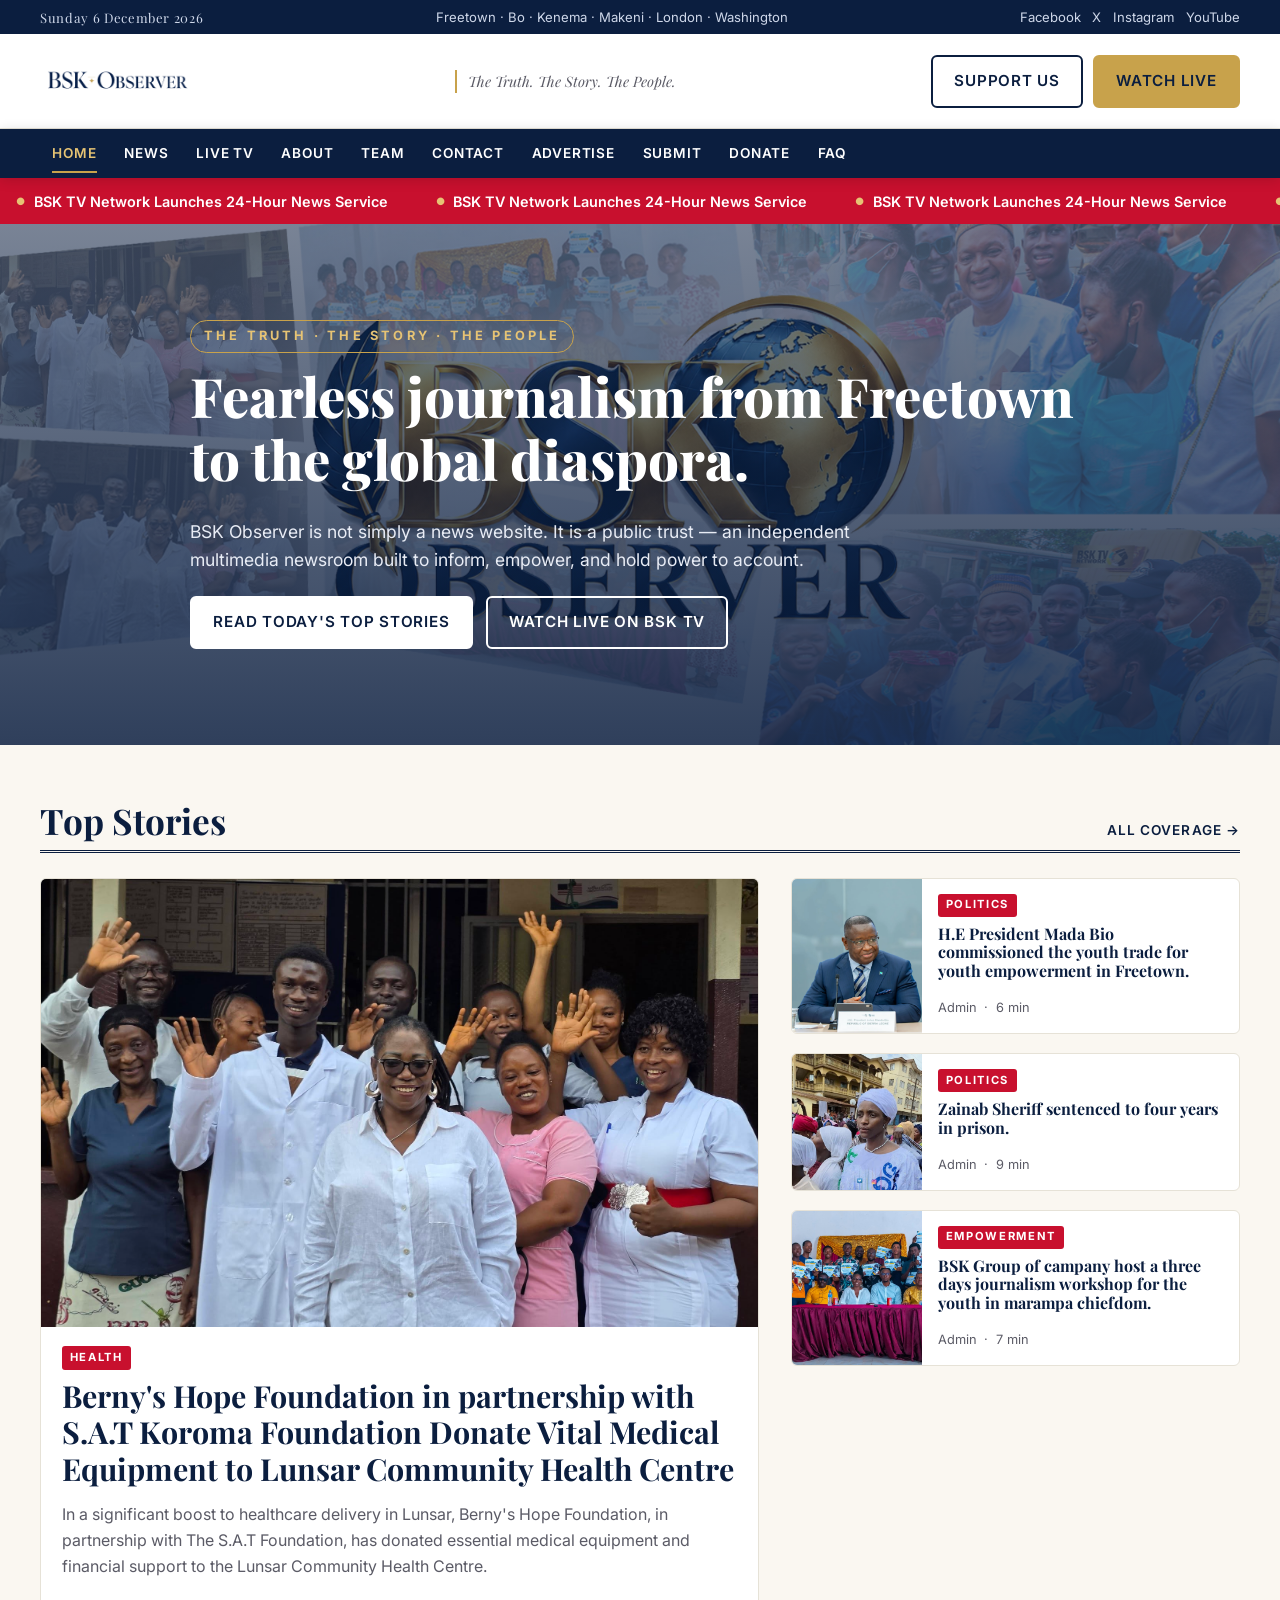
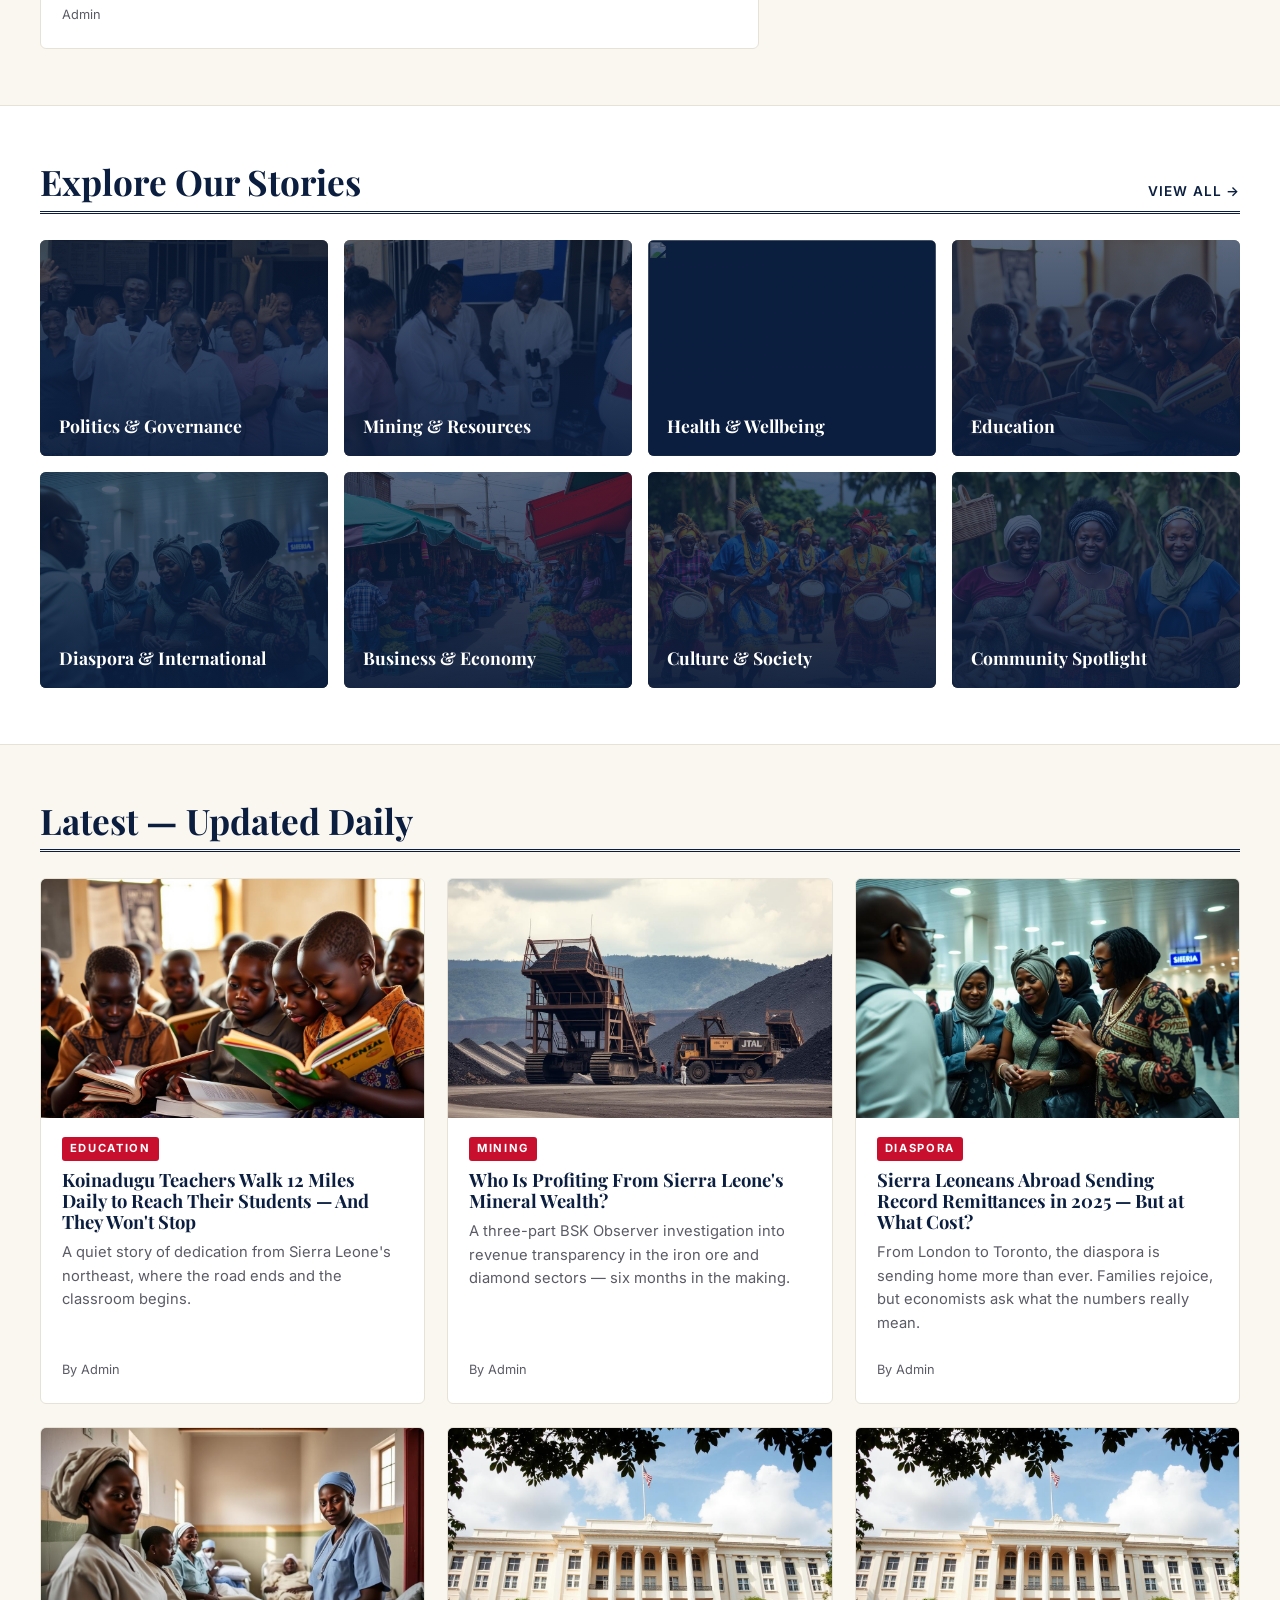
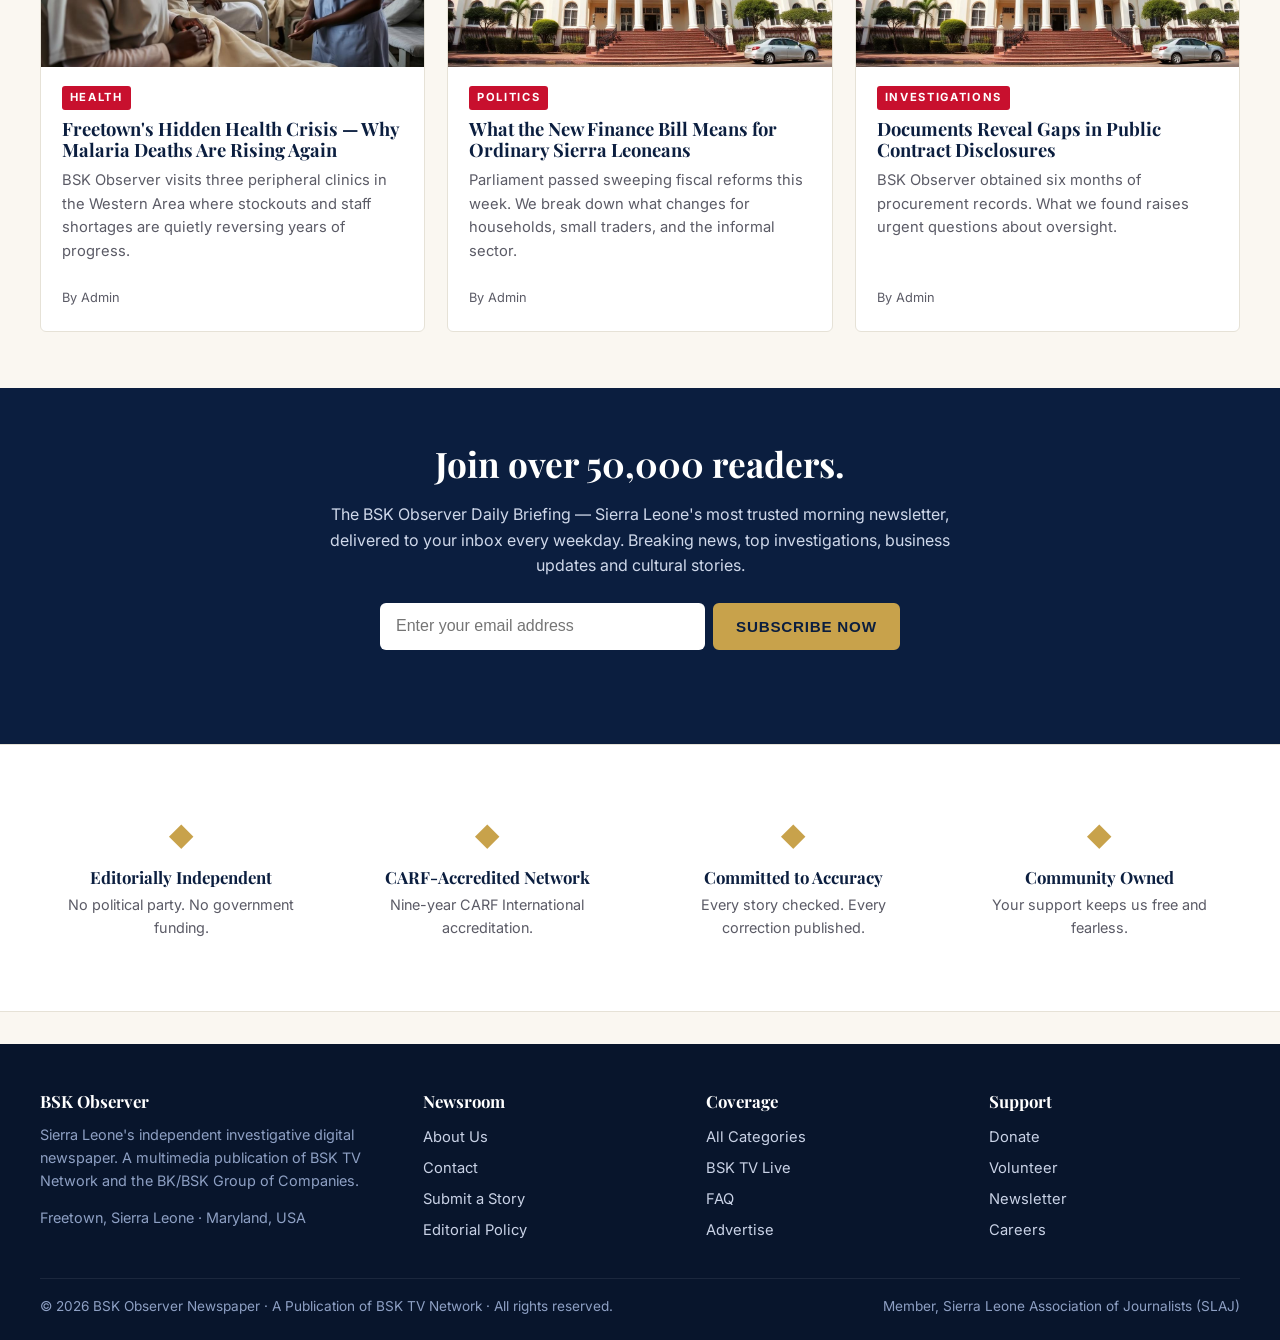
==== index.html @ af0c3fd0 "Add files via upload" ====
<!doctype html>
<html lang="en">
<head>
<meta charset="utf-8">
<meta name="viewport" content="width=device-width,initial-scale=1">
<title>BSK Observer | Sierra Leone's Independent Digital Newspaper</title>
<meta name="description" content="BSK Observer is Sierra Leone's leading independent, investigative, and community-focused digital newsroom. Breaking news, in-depth analysis, and multimedia journalism.">
<link rel="icon" href="assets/logo.png">
<link rel="preconnect" href="https://fonts.googleapis.com">
<link rel="preconnect" href="https://fonts.gstatic.com" crossorigin>
<link href="https://fonts.googleapis.com/css2?family=Inter:wght@400;500;600;700&family=Playfair+Display:ital,wght@0,600;0,700;0,800;1,600&display=swap" rel="stylesheet">
<link rel="stylesheet" href="css/styles.css">
</head>
<body data-page="index.html">
<div id="site-header"></div>

<header class="hero">
  <div class="hero-bg"><img src="assets/hero-freetown1.jpg" alt="Freetown skyline at dawn"></div>
  <div class="container hero-inner">
    <span class="eyebrow">The Truth · The Story · The People</span>
    <h1>Fearless journalism from Freetown to the global diaspora.</h1>
    <p class="lede">BSK Observer is not simply a news website. It is a public trust — an independent multimedia newsroom built to inform, empower, and hold power to account.</p>
    <div class="hero-ctas">
      <a class="btn" href="#top-stories">Read today's top stories</a>
      <a class="btn ghost" href="live-tv.html">Watch live on BSK TV</a>
    </div>
  </div>
</header>

<section id="top-stories">
  <div class="container">
    <div class="section-head"><h2>Top Stories</h2><a class="more" href="categories.html">All coverage →</a></div>
    <div class="featured">
      <article class="card lead reveal">
        <a class="thumb" href="#"><img src="assets/news1.jpg" alt="Health"></a>
        <div class="body">
          <span class="tag red">Health</span>
          <h3><a href="#">Berny's Hope Foundation in partnership with S.A.T Koroma Foundation Donate Vital Medical Equipment to Lunsar Community Health Centre</a></h3>
          <p style="color:var(--muted)">In a significant boost to healthcare delivery in Lunsar, Berny's Hope Foundation, in partnership with The S.A.T Foundation, has donated essential medical equipment and financial support to the Lunsar Community Health Centre.</p>
          <div class="meta"><span>Admin</span></div>
        </div>
      </article>
      <div class="side">
        <article class="card reveal">
          <a class="thumb" href="#"><img src="assets/news3.PNG" alt="Politics"></a>
          <div class="body">
            <span class="tag">Politics</span>
            <h3><a href="#">H.E President Mada Bio commissioned the youth trade for youth empowerment in Freetown.</a></h3>
            <div class="meta"><span>Admin</span><span>·</span><span>6 min</span></div>
          </div>
        </article>
        <article class="card reveal">
          <a class="thumb" href="#"><img src="assets/news4.jpg" alt="Health"></a>
          <div class="body">
            <span class="tag red">Politics</span>
            <h3><a href="#">Zainab Sheriff sentenced to four years in prison.</a></h3>
            <div class="meta"><span>Admin</span><span>·</span><span>9 min</span></div>
          </div>
        </article>
        <article class="card reveal">
          <a class="thumb" href="#"><img src="assets/news5.jpg" alt="Diaspora"></a>
          <div class="body">
            <span class="tag red">Empowerment</span>
            <h3><a href="#">BSK Group of campany host a three days journalism workshop for the youth in marampa chiefdom.</a></h3>
            <div class="meta"><span>Admin</span><span>·</span><span>7 min</span></div>
          </div>
        </article>
      </div>
    </div>
  </div>
</section>

<section style="background:#fff;border-top:1px solid var(--line);border-bottom:1px solid var(--line)">
  <div class="container">
    <div class="section-head"><h2>Explore Our Stories</h2><a class="more" href="categories.html">View all →</a></div>
    <div class="cat-grid">
      <a class="cat-tile reveal" href="#"><img src="assets/news1.jpg" alt=""><h3>Politics &amp; Governance</h3></a>
      <a class="cat-tile reveal" href="#"><img src="assets/news2.jpg" alt=""><h3>Mining &amp; Resources</h3></a>
      <a class="cat-tile reveal" href="#"><img src="assets/news3.png" alt=""><h3>Health &amp; Wellbeing</h3></a>
      <a class="cat-tile reveal" href="#"><img src="assets/story-education.jpg" alt=""><h3>Education</h3></a>
      <a class="cat-tile reveal" href="#"><img src="assets/story-diaspora.jpg" alt=""><h3>Diaspora &amp; International</h3></a>
      <a class="cat-tile reveal" href="#"><img src="assets/story-business.jpg" alt=""><h3>Business &amp; Economy</h3></a>
      <a class="cat-tile reveal" href="#"><img src="assets/story-culture.jpg" alt=""><h3>Culture &amp; Society</h3></a>
      <a class="cat-tile reveal" href="#"><img src="assets/story-community.jpg" alt=""><h3>Community Spotlight</h3></a>
    </div>
  </div>
</section>

<section>
  <div class="container">
    <div class="section-head"><h2>Latest — Updated Daily</h2><span class="more" data-today></span></div>
    <div class="grid-3" data-daily-feed></div>
  </div>
</section>

<section class="newsletter reveal">
  <div class="container">
    <h2>Join over 50,000 readers.</h2>
    <p class="lede">The BSK Observer Daily Briefing — Sierra Leone's most trusted morning newsletter, delivered to your inbox every weekday. Breaking news, top investigations, business updates and cultural stories.</p>
    <form class="subscribe newsletter-form" novalidate>
      <input type="email" placeholder="Enter your email address" required aria-label="Email address">
      <button type="submit" class="btn gold">Subscribe Now</button>
      <div class="msg" role="status" aria-live="polite"></div>
    </form>
  </div>
</section>

<section class="trust">
  <div class="container">
    <div class="trust-grid">
      <div class="item reveal"><div class="icon">◆</div><h4>Editorially Independent</h4><p>No political party. No government funding.</p></div>
      <div class="item reveal"><div class="icon">◆</div><h4>CARF-Accredited Network</h4><p>Nine-year CARF International accreditation.</p></div>
      <div class="item reveal"><div class="icon">◆</div><h4>Committed to Accuracy</h4><p>Every story checked. Every correction published.</p></div>
      <div class="item reveal"><div class="icon">◆</div><h4>Community Owned</h4><p>Your support keeps us free and fearless.</p></div>
    </div>
  </div>
</section>

<div id="site-footer"></div>
<script src="js/stories.js"></script>
<script src="js/layout.js"></script>
<script src="js/main.js"></script>
</body>
</html>
---- css/styles.css ----
/* BSK Observer — Global Stylesheet */
:root{
  --navy:#0b1e3f;
  --navy-2:#132b57;
  --gold:#c8a24b;
  --gold-2:#e6c374;
  --ink:#1a1a1a;
  --muted:#5b5b66;
  --paper:#faf7f1;
  --line:#e6e2d7;
  --red:#c8102e;
  --white:#ffffff;
  --shadow:0 10px 30px rgba(11,30,63,.08);
  --radius:6px;
  --maxw:1240px;
  --serif:"Playfair Display", "Times New Roman", serif;
  --sans:"Inter","Helvetica Neue",Arial,sans-serif;
}
*{box-sizing:border-box}
html,body{margin:0;padding:0}
body{
  font-family:var(--sans);
  color:var(--ink);
  background:var(--paper);
  line-height:1.6;
  -webkit-font-smoothing:antialiased;
}
img{max-width:100%;display:block}
a{color:var(--navy);text-decoration:none;transition:color .2s}
a:hover{color:var(--gold)}
h1,h2,h3,h4{font-family:var(--serif);color:var(--navy);line-height:1.15;margin:0 0 .5em}
h1{font-size:clamp(2rem,4.5vw,3.4rem);font-weight:800}
h2{font-size:clamp(1.6rem,2.8vw,2.2rem);font-weight:700}
h3{font-size:1.25rem;font-weight:700}
p{margin:0 0 1em}
.container{max-width:var(--maxw);margin:0 auto;padding:0 20px}
.btn{
  display:inline-flex;align-items:center;gap:.5em;
  padding:.8em 1.4em;font-weight:600;font-size:.95rem;
  border-radius:var(--radius);border:2px solid var(--navy);
  background:var(--navy);color:#fff !important;cursor:pointer;
  transition:transform .15s ease, background .2s, color .2s, border-color .2s;
  text-transform:uppercase;letter-spacing:.05em;
}
.btn:hover{background:var(--gold);border-color:var(--gold);color:var(--navy) !important;transform:translateY(-2px)}
.btn.ghost{background:transparent;color:var(--navy) !important}
.btn.ghost:hover{background:var(--navy);color:#fff !important}
.btn.gold{background:var(--gold);border-color:var(--gold);color:var(--navy) !important}
.btn.gold:hover{background:var(--navy);border-color:var(--navy);color:#fff !important}

/* Top utility bar */
.utility{background:var(--navy);color:#cfd8ea;font-size:.82rem}
.utility .container{display:flex;justify-content:space-between;align-items:center;padding:.5em 20px;flex-wrap:wrap;gap:.5em}
.utility a{color:#cfd8ea}
.utility a:hover{color:var(--gold-2)}
.utility .date{font-family:var(--serif);letter-spacing:.05em}
.socials{display:flex;gap:.9em}

/* Masthead */
.masthead{background:#fff;border-bottom:1px solid var(--line);padding:1.2em 0}
.masthead .container{display:flex;align-items:center;justify-content:space-between;gap:1em}
.brand{display:flex;align-items:center;gap:.7em}
.brand img{height:56px;width:auto}
.brand-text{font-family:var(--serif);font-weight:800;font-size:1.9rem;color:var(--navy);letter-spacing:.02em}
.brand-tag{font-family:var(--serif);font-style:italic;color:var(--muted);font-size:.9rem;border-left:2px solid var(--gold);padding-left:.8em;margin-left:.4em}
.masthead-cta{display:flex;gap:.6em}
@media(max-width:768px){.brand img{height:44px}.brand-text{font-size:1.4rem}.brand-tag{display:none}.masthead-cta{display:none}}

/* Nav */
.nav{background:var(--navy);position:sticky;top:0;z-index:50;box-shadow:0 2px 12px rgba(0,0,0,.15)}
.nav .container{display:flex;align-items:center;justify-content:space-between}
.nav-list{list-style:none;display:flex;gap:.2em;margin:0;padding:0;flex-wrap:wrap}
.nav-list a{
  display:block;color:#fff;padding:1em .9em;font-weight:600;font-size:.85rem;
  text-transform:uppercase;letter-spacing:.06em;position:relative;
}
.nav-list a:hover,.nav-list a.active{color:var(--gold-2)}
.nav-list a.active::after{content:"";position:absolute;left:.9em;right:.9em;bottom:.4em;height:2px;background:var(--gold)}
.nav-toggle{display:none;background:none;border:0;color:#fff;font-size:1.4rem;padding:.6em;cursor:pointer}
@media(max-width:900px){
  .nav-toggle{display:block}
  .nav-list{display:none;flex-direction:column;width:100%;padding:.4em 0}
  .nav-list.open{display:flex;animation:fadeDown .25s ease}
  .nav-list a{padding:.9em 20px;border-top:1px solid rgba(255,255,255,.08)}
}
@keyframes fadeDown{from{opacity:0;transform:translateY(-6px)}to{opacity:1;transform:none}}

/* Ticker */
.ticker{background:var(--red);color:#fff;display:flex;align-items:center;overflow:hidden;font-weight:600}
.ticker-label{background:#000;padding:.7em 1em;font-size:.8rem;letter-spacing:.1em;text-transform:uppercase;flex-shrink:0}
.ticker-track{display:flex;gap:3em;padding:.7em 1em;white-space:nowrap;animation:scroll 45s linear infinite}
.ticker-track span{display:inline-flex;align-items:center;gap:.6em;font-size:.9rem}
.ticker-track span::before{content:"●";color:var(--gold-2);font-size:.7em}
.ticker:hover .ticker-track{animation-play-state:paused}
@keyframes scroll{from{transform:translateX(0)}to{transform:translateX(-50%)}}

/* Hero */
.hero{position:relative;min-height:520px;display:flex;align-items:center;color:#fff;overflow:hidden;isolation:isolate}
.hero-bg{position:absolute;inset:0;z-index:-2}
.hero-bg img{width:100%;height:100%;object-fit:cover}
.hero::before{content:"";position:absolute;inset:0;z-index:-1;background:linear-gradient(180deg,rgba(11,30,63,.55),rgba(11,30,63,.85))}
.hero-inner{padding:6em 0}
.eyebrow{display:inline-block;font-size:.8rem;font-weight:700;letter-spacing:.25em;text-transform:uppercase;color:var(--gold-2);border:1px solid var(--gold);padding:.4em 1em;border-radius:99px;margin-bottom:1em}
.hero h1{color:#fff;max-width:900px;animation:rise .8s ease both}
.hero .lede{max-width:720px;font-size:1.1rem;color:#e8ecf5;animation:rise .8s .1s ease both}
.hero-ctas{display:flex;gap:.8em;margin-top:1.4em;flex-wrap:wrap;animation:rise .8s .2s ease both}
.hero-ctas .btn{border-color:#fff;background:#fff;color:var(--navy) !important}
.hero-ctas .btn.ghost{background:transparent;color:#fff !important;border-color:#fff}
.hero-ctas .btn:hover{background:var(--gold);border-color:var(--gold);color:var(--navy) !important}
@keyframes rise{from{opacity:0;transform:translateY(22px)}to{opacity:1;transform:none}}

/* Sections */
section{padding:3.5em 0}
.section-head{display:flex;align-items:baseline;justify-content:space-between;border-bottom:3px double var(--navy);padding-bottom:.5em;margin-bottom:1.6em;gap:1em;flex-wrap:wrap}
.section-head h2{margin:0}
.section-head .more{font-weight:600;font-size:.85rem;text-transform:uppercase;letter-spacing:.08em}

/* Featured grid */
.featured{display:grid;grid-template-columns:1.6fr 1fr;gap:2em}
.card{background:#fff;border:1px solid var(--line);border-radius:var(--radius);overflow:hidden;display:flex;flex-direction:column;transition:transform .3s ease, box-shadow .3s ease}
.card:hover{transform:translateY(-4px);box-shadow:var(--shadow)}
.card .thumb{aspect-ratio:16/10;overflow:hidden;background:#eee}
.card .thumb img{width:100%;height:100%;object-fit:cover;transition:transform .6s ease}
.card:hover .thumb img{transform:scale(1.06)}
.card .body{padding:1.2em 1.3em 1.4em;flex:1;display:flex;flex-direction:column}
.tag{display:inline-block;background:var(--red);color:#fff;padding:.25em .7em;font-size:.7rem;font-weight:700;letter-spacing:.15em;text-transform:uppercase;border-radius:3px;margin-bottom:.7em;align-self:flex-start}
.tag.red{background:var(--red);color:#fff}
.tag.gold{background:var(--red);color:#fff}
.card h3{font-size:1.15rem;margin:0 0 .5em}
.card .meta{margin-top:auto;padding-top:.8em;color:var(--muted);font-size:.8rem;display:flex;gap:.6em;flex-wrap:wrap}
.featured .lead h3{font-size:1.9rem;line-height:1.2}
.featured .side{display:flex;flex-direction:column;gap:1.2em}
.featured .side .card{flex-direction:row}
.featured .side .thumb{width:130px;flex-shrink:0;aspect-ratio:1}
.featured .side .body{padding:.9em 1em}
.featured .side h3{font-size:1rem}
@media(max-width:840px){.featured{grid-template-columns:1fr}.featured .side .card{flex-direction:column}.featured .side .thumb{width:100%;aspect-ratio:16/10}}

/* Category grid */
.cat-grid{display:grid;grid-template-columns:repeat(4,1fr);gap:1em}
@media(max-width:900px){.cat-grid{grid-template-columns:repeat(2,1fr)}}
.cat-tile{position:relative;aspect-ratio:4/3;overflow:hidden;border-radius:var(--radius);background:var(--navy);color:#fff;display:flex;align-items:flex-end;padding:1.2em;isolation:isolate;transition:transform .3s ease}
.cat-tile img{position:absolute;inset:0;width:100%;height:100%;object-fit:cover;z-index:-2;opacity:.5;transition:opacity .3s, transform .5s ease}
.cat-tile::before{content:"";position:absolute;inset:0;z-index:-1;background:linear-gradient(180deg,rgba(11,30,63,.35),rgba(11,30,63,.9))}
.cat-tile:hover{transform:translateY(-4px)}
.cat-tile:hover img{opacity:.75;transform:scale(1.08)}
.cat-tile h3{color:#fff;font-size:1.1rem;margin:0}
.cat-tile small{color:var(--gold-2);text-transform:uppercase;letter-spacing:.15em;font-size:.7rem;font-weight:700}

/* Grid of latest */
.grid-3{display:grid;grid-template-columns:repeat(3,1fr);gap:1.4em}
@media(max-width:900px){.grid-3{grid-template-columns:repeat(2,1fr)}}
@media(max-width:600px){.grid-3{grid-template-columns:1fr}}

/* Newsletter */
.newsletter{background:var(--navy);color:#fff;text-align:center}
.newsletter h2{color:#fff}
.newsletter .lede{max-width:640px;margin:0 auto 1.5em;color:#cfd8ea}
.subscribe{display:flex;max-width:520px;margin:0 auto;gap:.5em;flex-wrap:wrap;justify-content:center}
.subscribe input{flex:1;min-width:220px;padding:.9em 1em;border:0;border-radius:var(--radius);font-size:1rem}
.subscribe .msg{width:100%;margin-top:.7em;color:var(--gold-2);font-weight:600;min-height:1.2em}

/* Trust band */
.trust{background:#fff;border-top:1px solid var(--line);border-bottom:1px solid var(--line)}
.trust-grid{display:grid;grid-template-columns:repeat(4,1fr);gap:1.5em;text-align:center}
.trust-grid .item{padding:1em}
.trust-grid .icon{font-size:1.6rem;color:var(--gold);margin-bottom:.4em}
.trust-grid h4{margin:0 0 .3em;font-family:var(--serif);color:var(--navy);font-size:1.05rem}
.trust-grid p{margin:0;color:var(--muted);font-size:.9rem}
@media(max-width:800px){.trust-grid{grid-template-columns:repeat(2,1fr)}}

/* Footer */
footer{background:#08152c;color:#c9d2e6;padding:3em 0 1.4em;margin-top:2em}
footer h4{color:#fff;font-family:var(--serif);margin-bottom:.7em;font-size:1.05rem}
.foot-grid{display:grid;grid-template-columns:1.4fr 1fr 1fr 1fr;gap:2em;margin-bottom:2em}
.foot-grid a{color:#c9d2e6;display:block;padding:.25em 0;font-size:.92rem}
.foot-grid a:hover{color:var(--gold-2)}
.foot-brand p{color:#8ea0c4;font-size:.9rem}
.foot-bottom{border-top:1px solid rgba(255,255,255,.08);padding-top:1.2em;display:flex;justify-content:space-between;flex-wrap:wrap;gap:.6em;font-size:.85rem;color:#8ea0c4}
@media(max-width:800px){.foot-grid{grid-template-columns:1fr 1fr}}

/* Sub-pages */
.page-hero{background:linear-gradient(135deg,var(--navy),var(--navy-2));color:#fff;padding:4em 0 3em;text-align:center}
.page-hero h1{color:#fff;margin-bottom:.3em}
.page-hero p{max-width:720px;margin:0 auto;color:#cfd8ea}
.prose{max-width:820px;margin:0 auto}
.prose h2{margin-top:2em;padding-bottom:.3em;border-bottom:2px solid var(--gold)}
.prose h3{margin-top:1.6em;color:var(--navy)}
.prose blockquote{border-left:4px solid var(--gold);padding:.6em 1.2em;background:#fff;color:var(--navy);font-family:var(--serif);font-style:italic;font-size:1.15rem;margin:1.4em 0;border-radius:0 var(--radius) var(--radius) 0;box-shadow:var(--shadow)}
.prose ul,.prose ol{padding-left:1.4em}
.prose li{margin-bottom:.4em}
.prose mark{background:var(--gold-2);padding:.15em .4em;color:var(--navy);font-weight:600}

/* Two-col info */
.info-grid{display:grid;grid-template-columns:repeat(2,1fr);gap:1.5em}
@media(max-width:800px){.info-grid{grid-template-columns:1fr}}
.info{background:#fff;border:1px solid var(--line);border-radius:var(--radius);padding:1.4em 1.6em;border-left:4px solid var(--gold)}
.info h3{margin-top:0}
.info a{font-weight:600}

/* Story detail page */
.story-shell{background:#fff;border:1px solid var(--line);border-radius:var(--radius);box-shadow:var(--shadow);overflow:hidden}
.story-hero{padding:2.2em 2.2em 1.2em}
.story-hero .tag{margin-bottom:1em}
.story-hero h1{font-size:clamp(1.8rem,3vw,2.7rem);margin-bottom:.6em}
.story-meta{display:flex;flex-wrap:wrap;gap:.7em;color:var(--muted);font-size:.95rem;margin-bottom:1.2em}
.story-image{width:100%;max-height:480px;object-fit:cover}
.story-body{padding:2.2em 2.2em 2.6em}
.story-body p{font-size:1.05rem;color:#2c2c2c}
.story-body .dropcap:first-letter{float:left;font-family:var(--serif);font-size:3.6rem;line-height:.9;padding-right:.25em;padding-top:.08em;color:var(--navy)}
.story-quote{margin:1.4em 0;padding:1.2em 1.4em;border-left:4px solid var(--gold);background:var(--paper);font-family:var(--serif);font-size:1.15rem;font-style:italic;border-radius:0 var(--radius) var(--radius) 0}
.story-related{margin-top:2em;display:grid;grid-template-columns:repeat(3,1fr);gap:1.2em}
.story-related .card{height:100%}
@media(max-width:900px){.story-related{grid-template-columns:1fr 1fr}}
@media(max-width:640px){.story-related{grid-template-columns:1fr}.story-hero,.story-body{padding:1.2em}}

/* Forms */
form.form{background:#fff;border:1px solid var(--line);border-radius:var(--radius);padding:1.8em;box-shadow:var(--shadow)}
.form label{display:block;font-weight:600;margin:.9em 0 .3em;color:var(--navy);font-size:.9rem}
.form input,.form textarea,.form select{
  width:100%;padding:.75em .9em;border:1px solid #d5cfbf;border-radius:var(--radius);font:inherit;background:#fff;
  transition:border-color .2s,box-shadow .2s;
}
.form input:focus,.form textarea:focus,.form select:focus{outline:0;border-color:var(--navy);box-shadow:0 0 0 3px rgba(11,30,63,.12)}
.form textarea{min-height:130px;resize:vertical}
.form .row{display:grid;grid-template-columns:1fr 1fr;gap:1em}
@media(max-width:600px){.form .row{grid-template-columns:1fr}}
.form-status{margin-top:1em;font-weight:600;color:var(--navy)}
.form-status.ok{color:#0a7a3b}

/* Cards for team */
.team-grid{display:grid;grid-template-columns:repeat(3,1fr);gap:1.4em;justify-items:center;align-items:start;max-width:1100px;margin:0 auto}
@media(max-width:800px){.team-grid{grid-template-columns:repeat(2,1fr)}}
@media(max-width:600px){.team-grid{grid-template-columns:1fr}}
.person{background:#fff;border:1px solid var(--line);border-radius:var(--radius);padding:1.4em;text-align:center;transition:transform .25s,box-shadow .25s;max-width:320px;width:100%}
.person:hover{transform:translateY(-4px);box-shadow:var(--shadow)}
.avatar{width:96px;height:96px;border-radius:50%;background:linear-gradient(135deg,var(--navy),var(--gold));margin:0 auto 1em;display:flex;align-items:center;justify-content:center;color:#fff;font-family:var(--serif);font-size:2rem;font-weight:800}
.person-photo{width:100%;max-width:220px;height:240px;object-fit:cover;border-radius:12px;margin:0 auto 1em;display:block;box-shadow:var(--shadow)}
.person h3{margin:.2em 0 .2em}
.person .role{color:var(--gold);font-weight:600;font-size:.85rem;text-transform:uppercase;letter-spacing:.1em;margin-bottom:.6em}
.person p{color:var(--muted);font-size:.9rem;margin:.6em 0 0;line-height:1.6}

/* FAQ */
.faq details{background:#fff;border:1px solid var(--line);border-radius:var(--radius);padding:1em 1.2em;margin-bottom:.7em;transition:box-shadow .2s}
.faq details[open]{box-shadow:var(--shadow)}
.faq summary{cursor:pointer;font-family:var(--serif);font-weight:700;color:var(--navy);font-size:1.05rem;list-style:none;display:flex;justify-content:space-between;align-items:center;gap:1em}
.faq summary::-webkit-details-marker{display:none}
.faq summary::after{content:"+";font-size:1.5rem;color:var(--gold);transition:transform .2s}
.faq details[open] summary::after{content:"−"}
.faq p{margin:.8em 0 0;color:var(--muted)}

/* Video / live */
.live-embed{position:relative;aspect-ratio:16/9;background:#000;border-radius:var(--radius);overflow:hidden;box-shadow:var(--shadow);display:flex;align-items:center;justify-content:center;color:#fff}
.live-embed::before{content:"";position:absolute;inset:0;background:radial-gradient(circle at 30% 30%,rgba(200,16,46,.35),transparent 60%),linear-gradient(135deg,#0b1e3f,#000)}
.live-embed .live-info{position:relative;text-align:center;padding:1em}
.live-embed .badge{display:inline-flex;align-items:center;gap:.5em;background:var(--red);color:#fff;padding:.35em .9em;border-radius:99px;font-weight:700;font-size:.85rem;text-transform:uppercase;letter-spacing:.1em;margin-bottom:.8em}
.live-embed .badge::before{content:"";width:8px;height:8px;background:#fff;border-radius:50%;animation:pulse 1.4s infinite}
@keyframes pulse{0%,100%{opacity:1}50%{opacity:.3}}
.live-embed h3{color:#fff;font-size:1.6rem;margin:0}
.live-embed p{color:#cfd8ea;margin:.5em 0 0}

/* Reveal on scroll */
.reveal{opacity:0;transform:translateY(24px);transition:opacity .7s ease, transform .7s ease}
.reveal.in{opacity:1;transform:none}

/* Back to top */
.to-top{position:fixed;right:20px;bottom:20px;width:44px;height:44px;border-radius:50%;background:var(--navy);color:#fff;border:0;display:flex;align-items:center;justify-content:center;font-size:1.3rem;cursor:pointer;opacity:0;pointer-events:none;transition:opacity .25s, transform .25s;z-index:60;box-shadow:var(--shadow)}
.to-top.show{opacity:1;pointer-events:auto}
.to-top:hover{background:var(--gold);color:var(--navy);transform:translateY(-3px)}
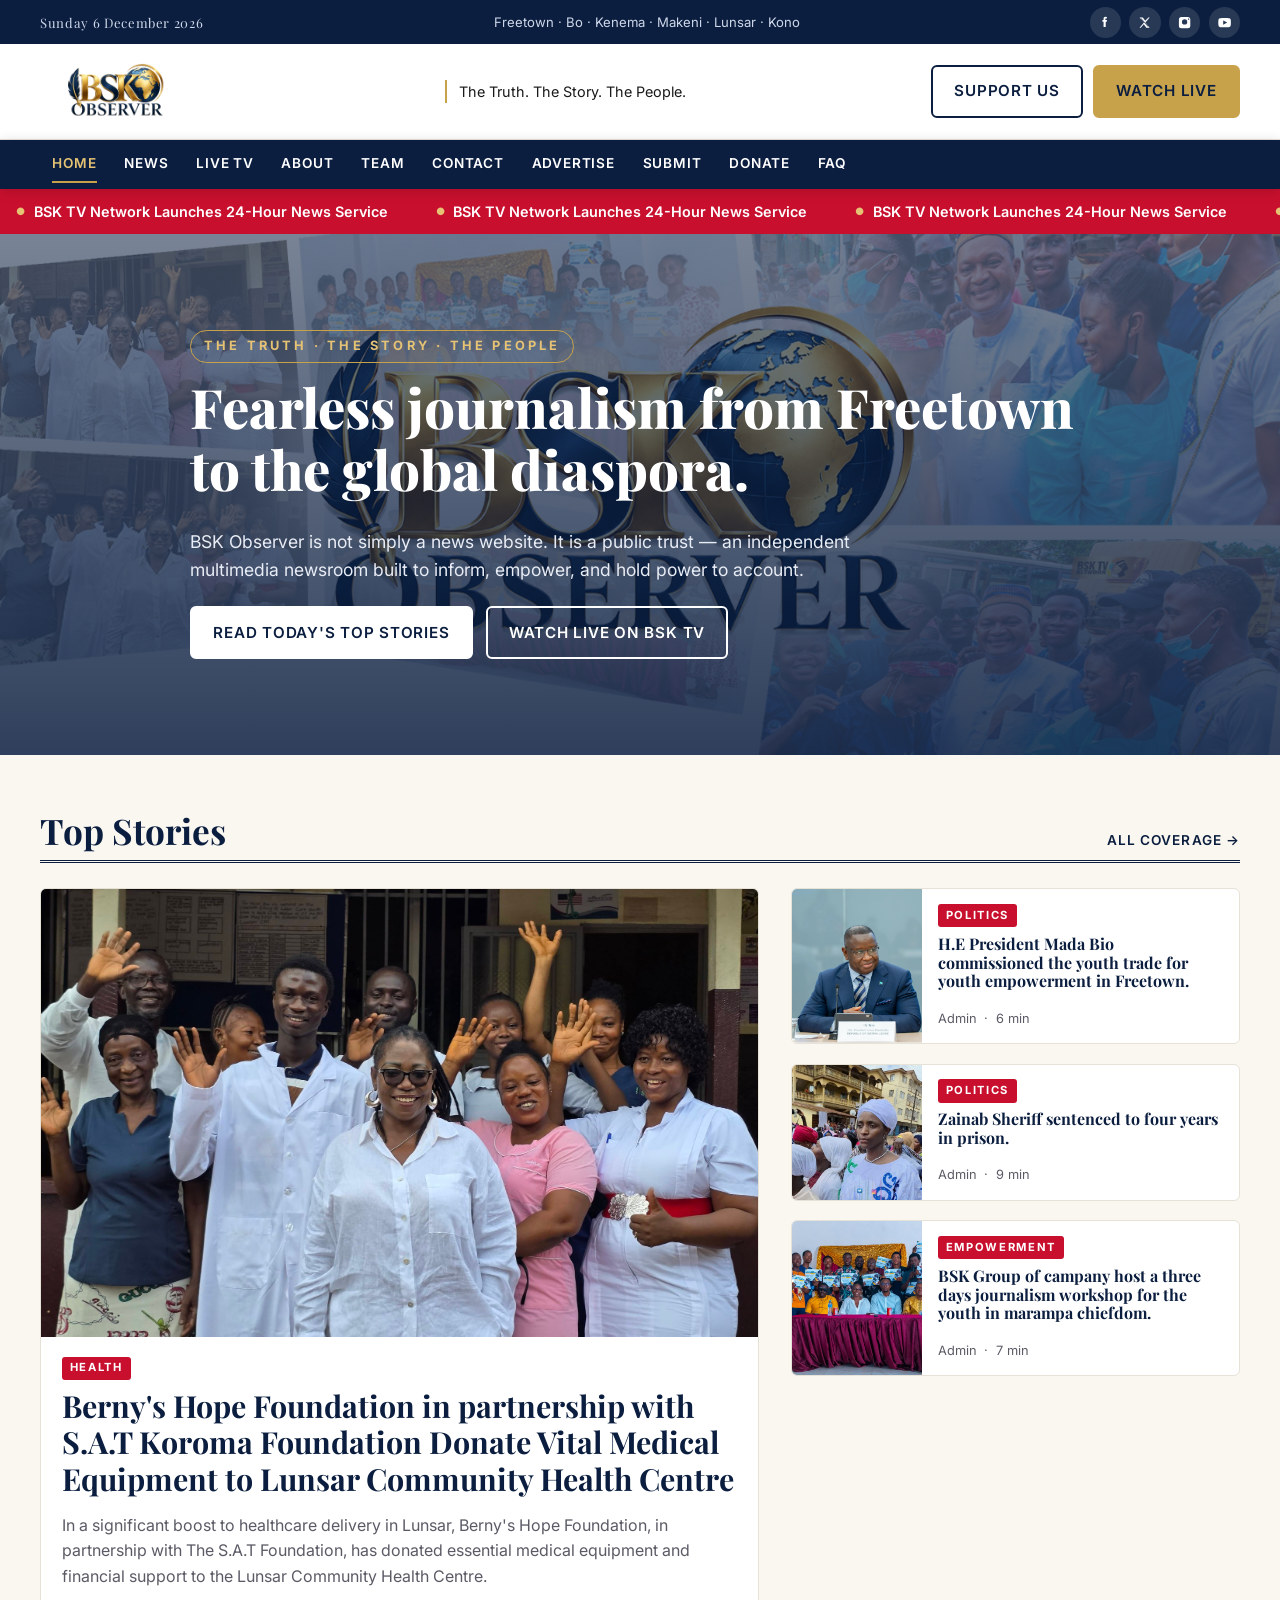
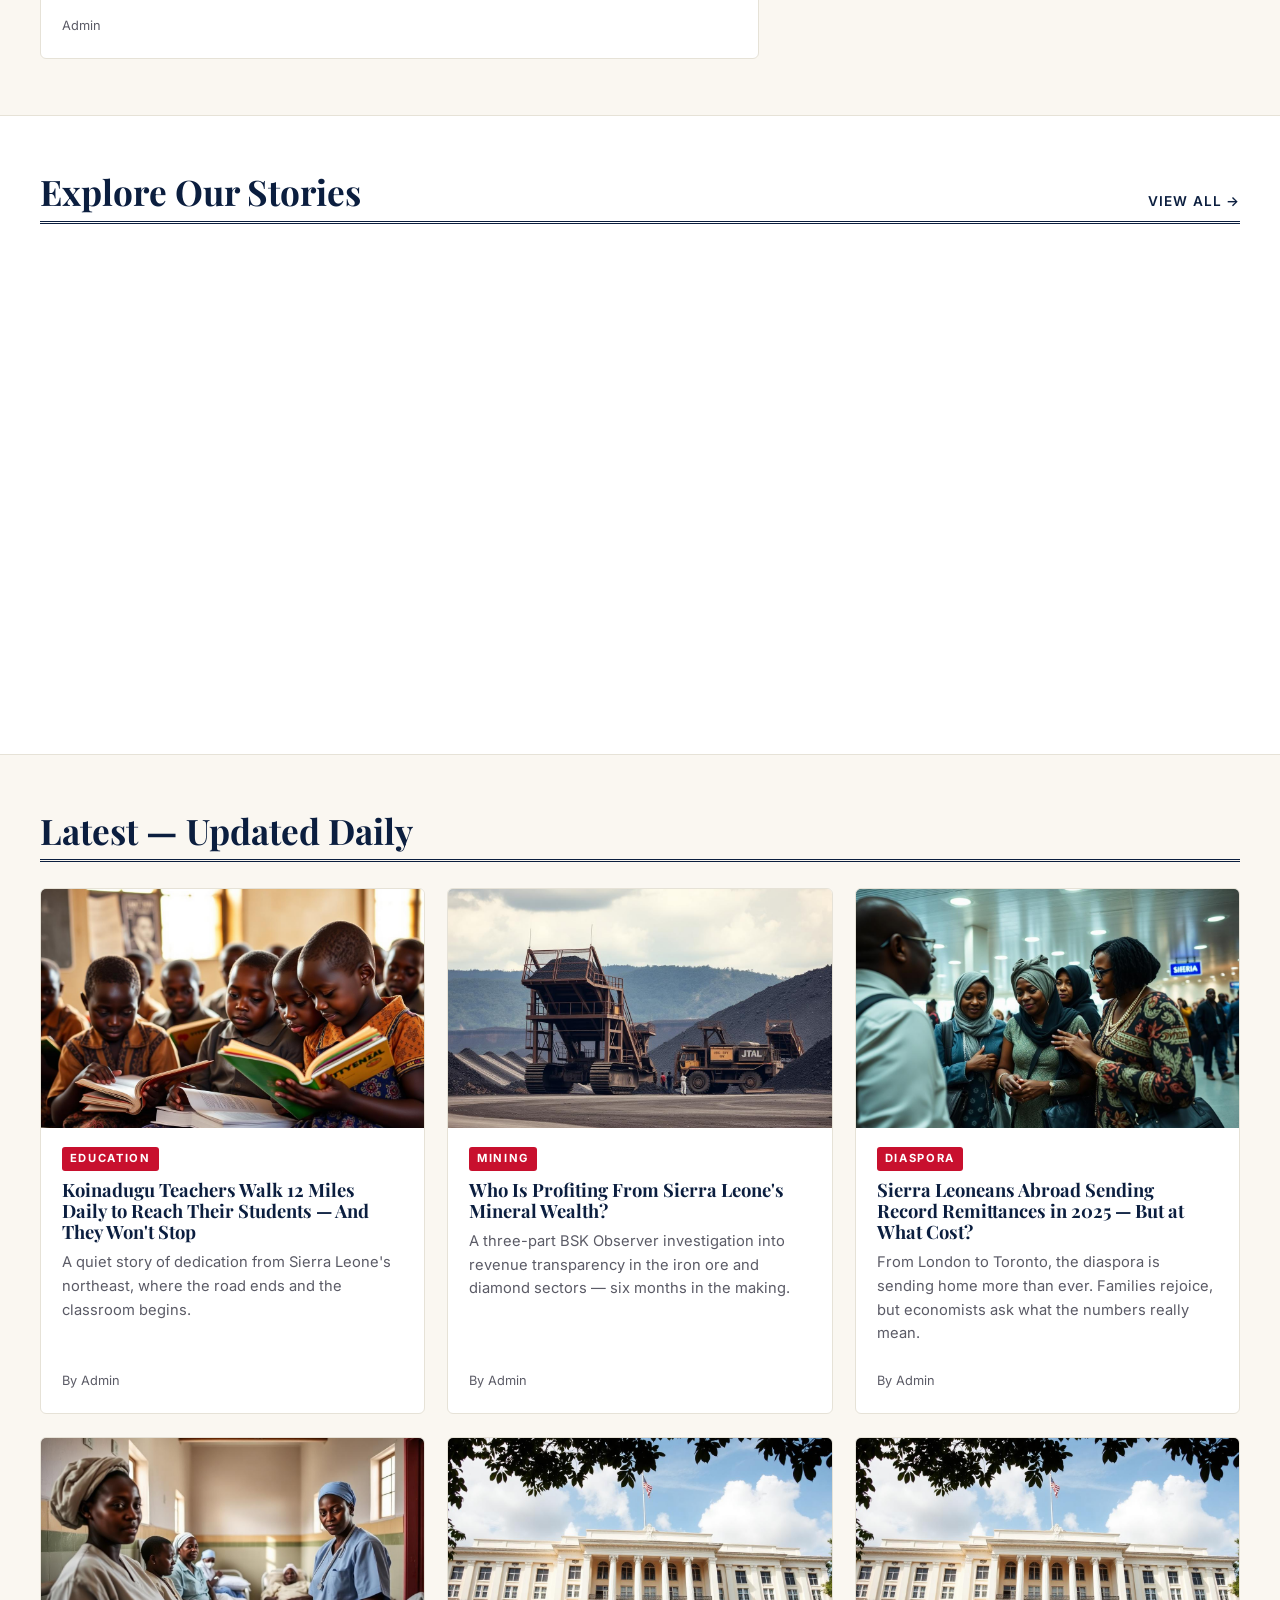
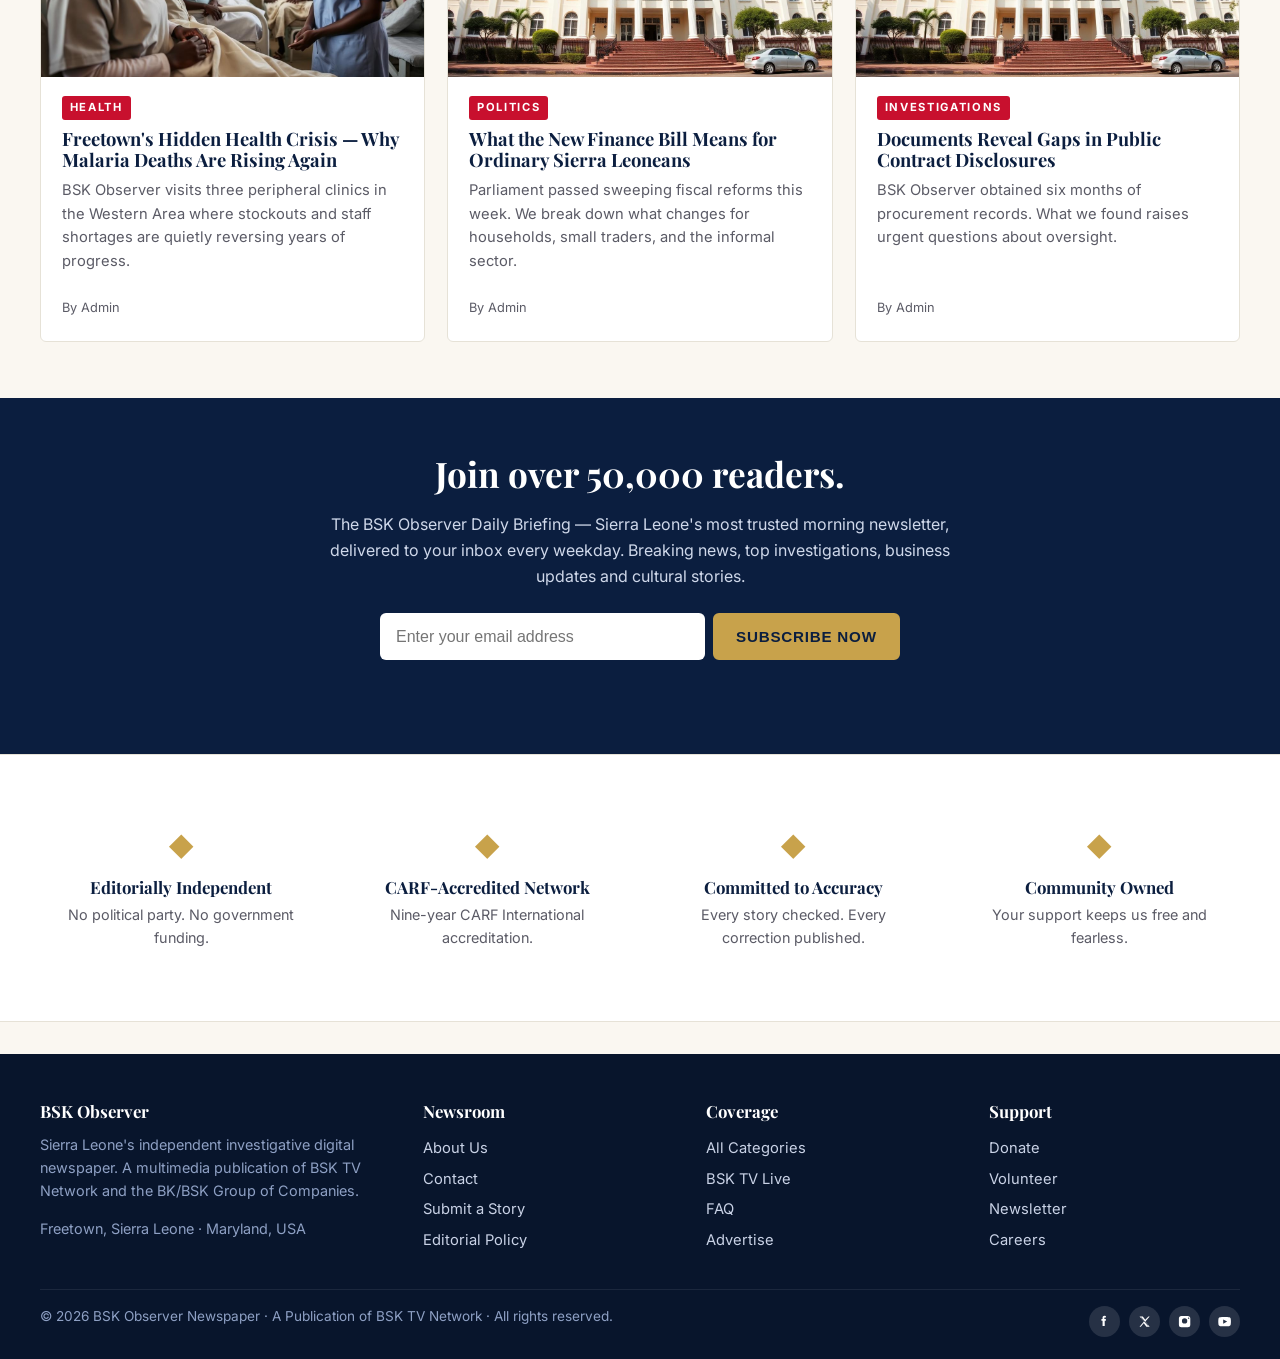
==== commit 85cb81ab: "Update index.html" ====
--- a/index.html
+++ b/index.html
@@ -32,10 +32,10 @@
     <div class="section-head"><h2>Top Stories</h2><a class="more" href="categories.html">All coverage →</a></div>
     <div class="featured">
       <article class="card lead reveal">
-        <a class="thumb" href="#"><img src="assets/news1.jpg" alt="Health"></a>
+        <a class="thumb" href="story.html?id=9"><img src="assets/news1.jpg" alt="Health"></a>
         <div class="body">
           <span class="tag red">Health</span>
-          <h3><a href="#">Berny's Hope Foundation in partnership with S.A.T Koroma Foundation Donate Vital Medical Equipment to Lunsar Community Health Centre</a></h3>
+          <h3><a href="story.html?id=9">Berny's Hope Foundation in partnership with S.A.T Koroma Foundation Donate Vital Medical Equipment to Lunsar Community Health Centre</a></h3>
           <p style="color:var(--muted)">In a significant boost to healthcare delivery in Lunsar, Berny's Hope Foundation, in partnership with The S.A.T Foundation, has donated essential medical equipment and financial support to the Lunsar Community Health Centre.</p>
           <div class="meta"><span>Admin</span></div>
         </div>
--- a/css/styles.css
+++ b/css/styles.css
@@ -54,7 +54,12 @@
 .utility a{color:#cfd8ea}
 .utility a:hover{color:var(--gold-2)}
 .utility .date{font-family:var(--serif);letter-spacing:.05em}
-.socials{display:flex;gap:.9em}
+.socials{display:flex;gap:.65em;align-items:center}
+.socials a{display:inline-flex;align-items:center;justify-content:center;width:1.95rem;height:1.95rem;border-radius:50%;background:rgba(255,255,255,.12);color:#fff}
+.socials a:hover{background:rgba(232,195,116,.2);color:var(--gold-2)}
+.socials svg{width:.95rem;height:.95rem;fill:currentColor;display:block}
+.visually-hidden{position:absolute!important;width:1px;height:1px;padding:0;margin:-1px;overflow:hidden;clip:rect(0,0,0,0);white-space:nowrap;border:0}
+.icon-btn{padding:.75em .9em}
 
 /* Masthead */
 .masthead{background:#fff;border-bottom:1px solid var(--line);padding:1.2em 0}
@@ -62,7 +67,7 @@
 .brand{display:flex;align-items:center;gap:.7em}
 .brand img{height:56px;width:auto}
 .brand-text{font-family:var(--serif);font-weight:800;font-size:1.9rem;color:var(--navy);letter-spacing:.02em}
-.brand-tag{font-family:var(--serif);font-style:italic;color:var(--muted);font-size:.9rem;border-left:2px solid var(--gold);padding-left:.8em;margin-left:.4em}
+.brand-tag{font-family:var(--arial);font-style:bold;color:var(--);font-size:.9rem;border-left:2px solid var(--gold);padding-left:.8em;margin-left:.4em}
 .masthead-cta{display:flex;gap:.6em}
 @media(max-width:768px){.brand img{height:44px}.brand-text{font-size:1.4rem}.brand-tag{display:none}.masthead-cta{display:none}}
 
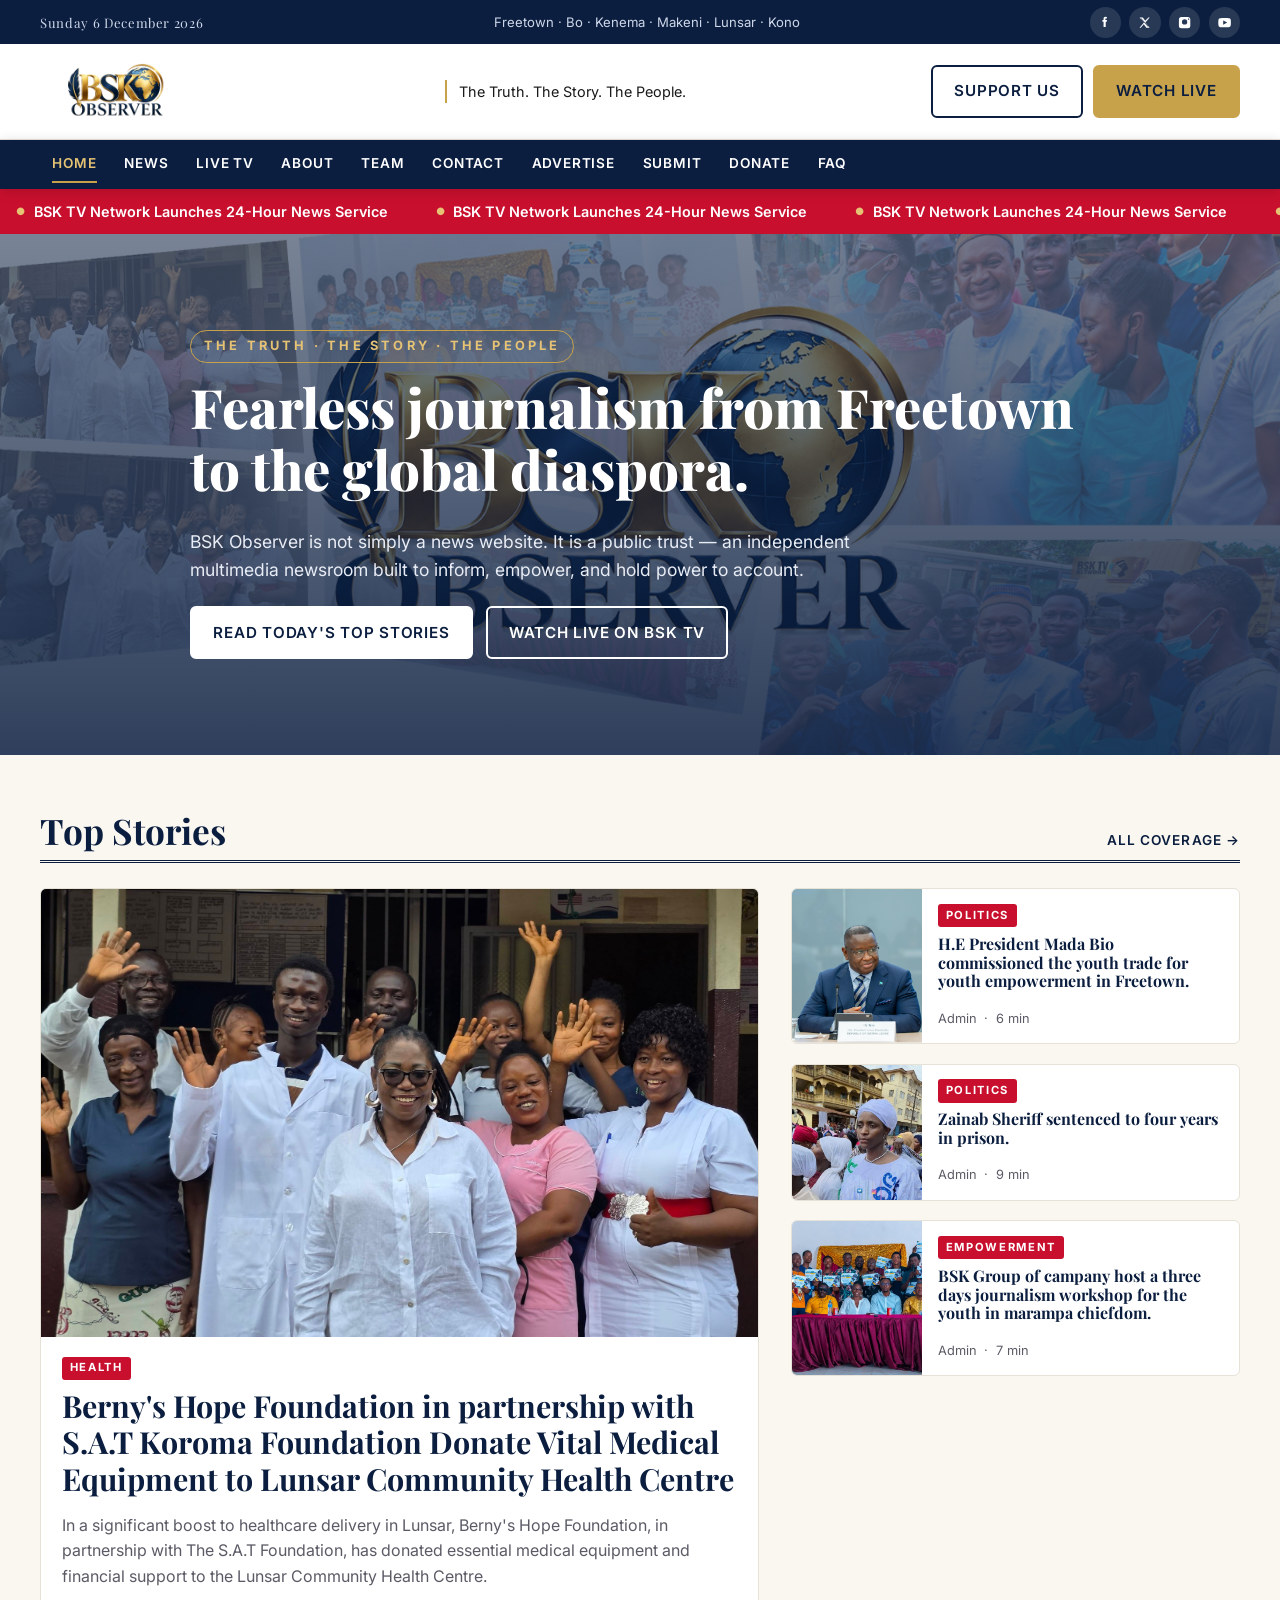
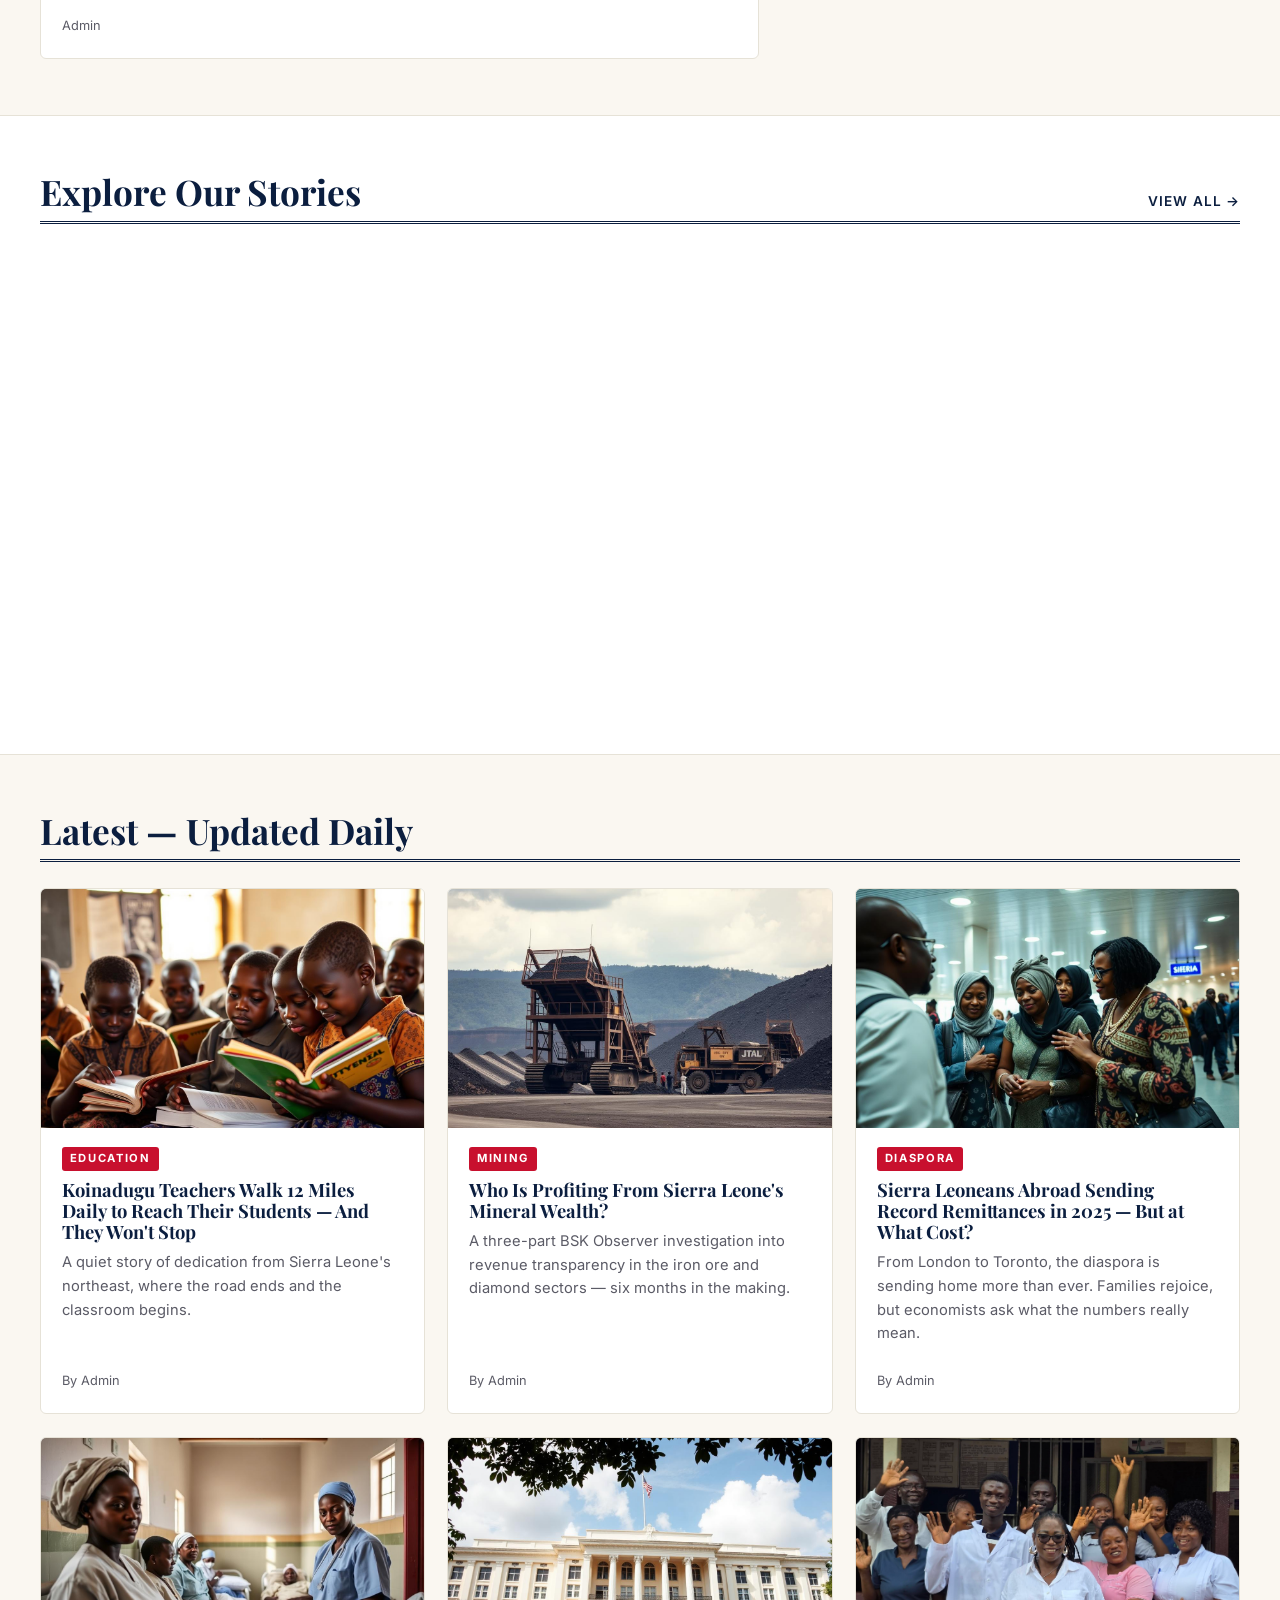
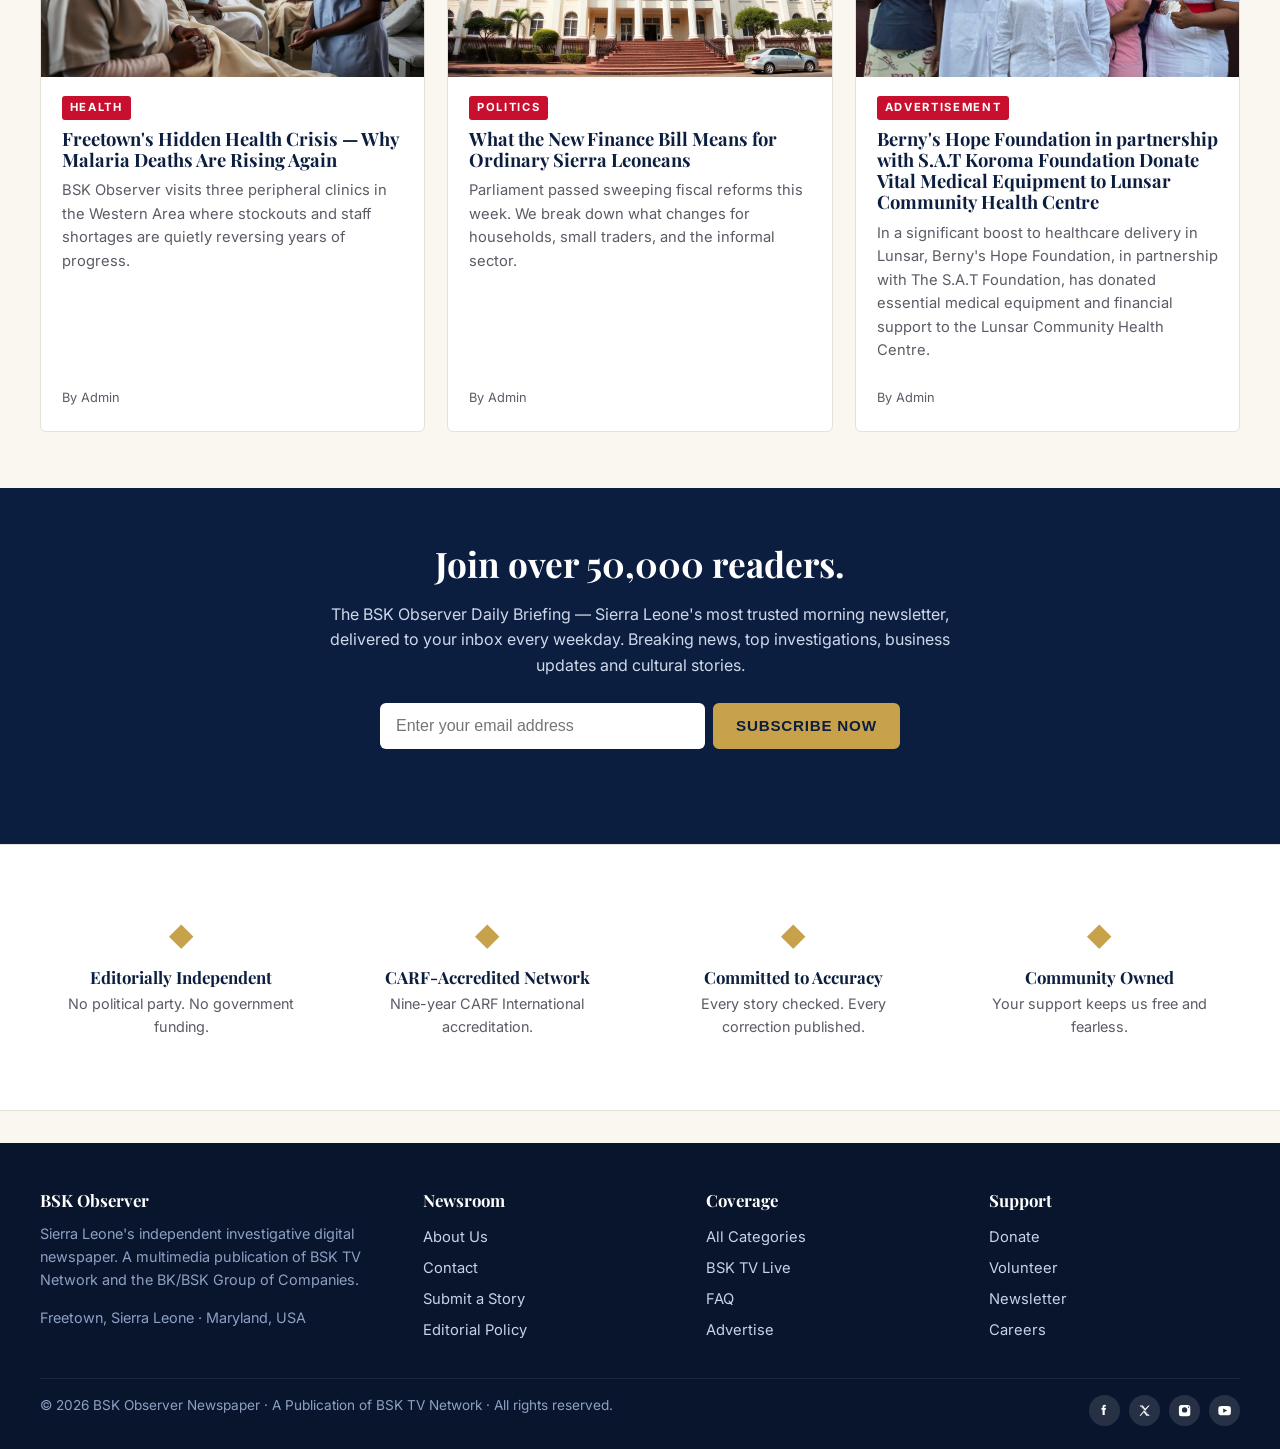
==== commit b66d7197: "Update story ID from 9 to 10 in index.html" ====
--- a/index.html
+++ b/index.html
@@ -32,10 +32,10 @@
     <div class="section-head"><h2>Top Stories</h2><a class="more" href="categories.html">All coverage →</a></div>
     <div class="featured">
       <article class="card lead reveal">
-        <a class="thumb" href="story.html?id=9"><img src="assets/news1.jpg" alt="Health"></a>
+        <a class="thumb" href="story.html?id=10"><img src="assets/news1.jpg" alt="Health"></a>
         <div class="body">
           <span class="tag red">Health</span>
-          <h3><a href="story.html?id=9">Berny's Hope Foundation in partnership with S.A.T Koroma Foundation Donate Vital Medical Equipment to Lunsar Community Health Centre</a></h3>
+          <h3><a href="story.html?id=10">Berny's Hope Foundation in partnership with S.A.T Koroma Foundation Donate Vital Medical Equipment to Lunsar Community Health Centre</a></h3>
           <p style="color:var(--muted)">In a significant boost to healthcare delivery in Lunsar, Berny's Hope Foundation, in partnership with The S.A.T Foundation, has donated essential medical equipment and financial support to the Lunsar Community Health Centre.</p>
           <div class="meta"><span>Admin</span></div>
         </div>
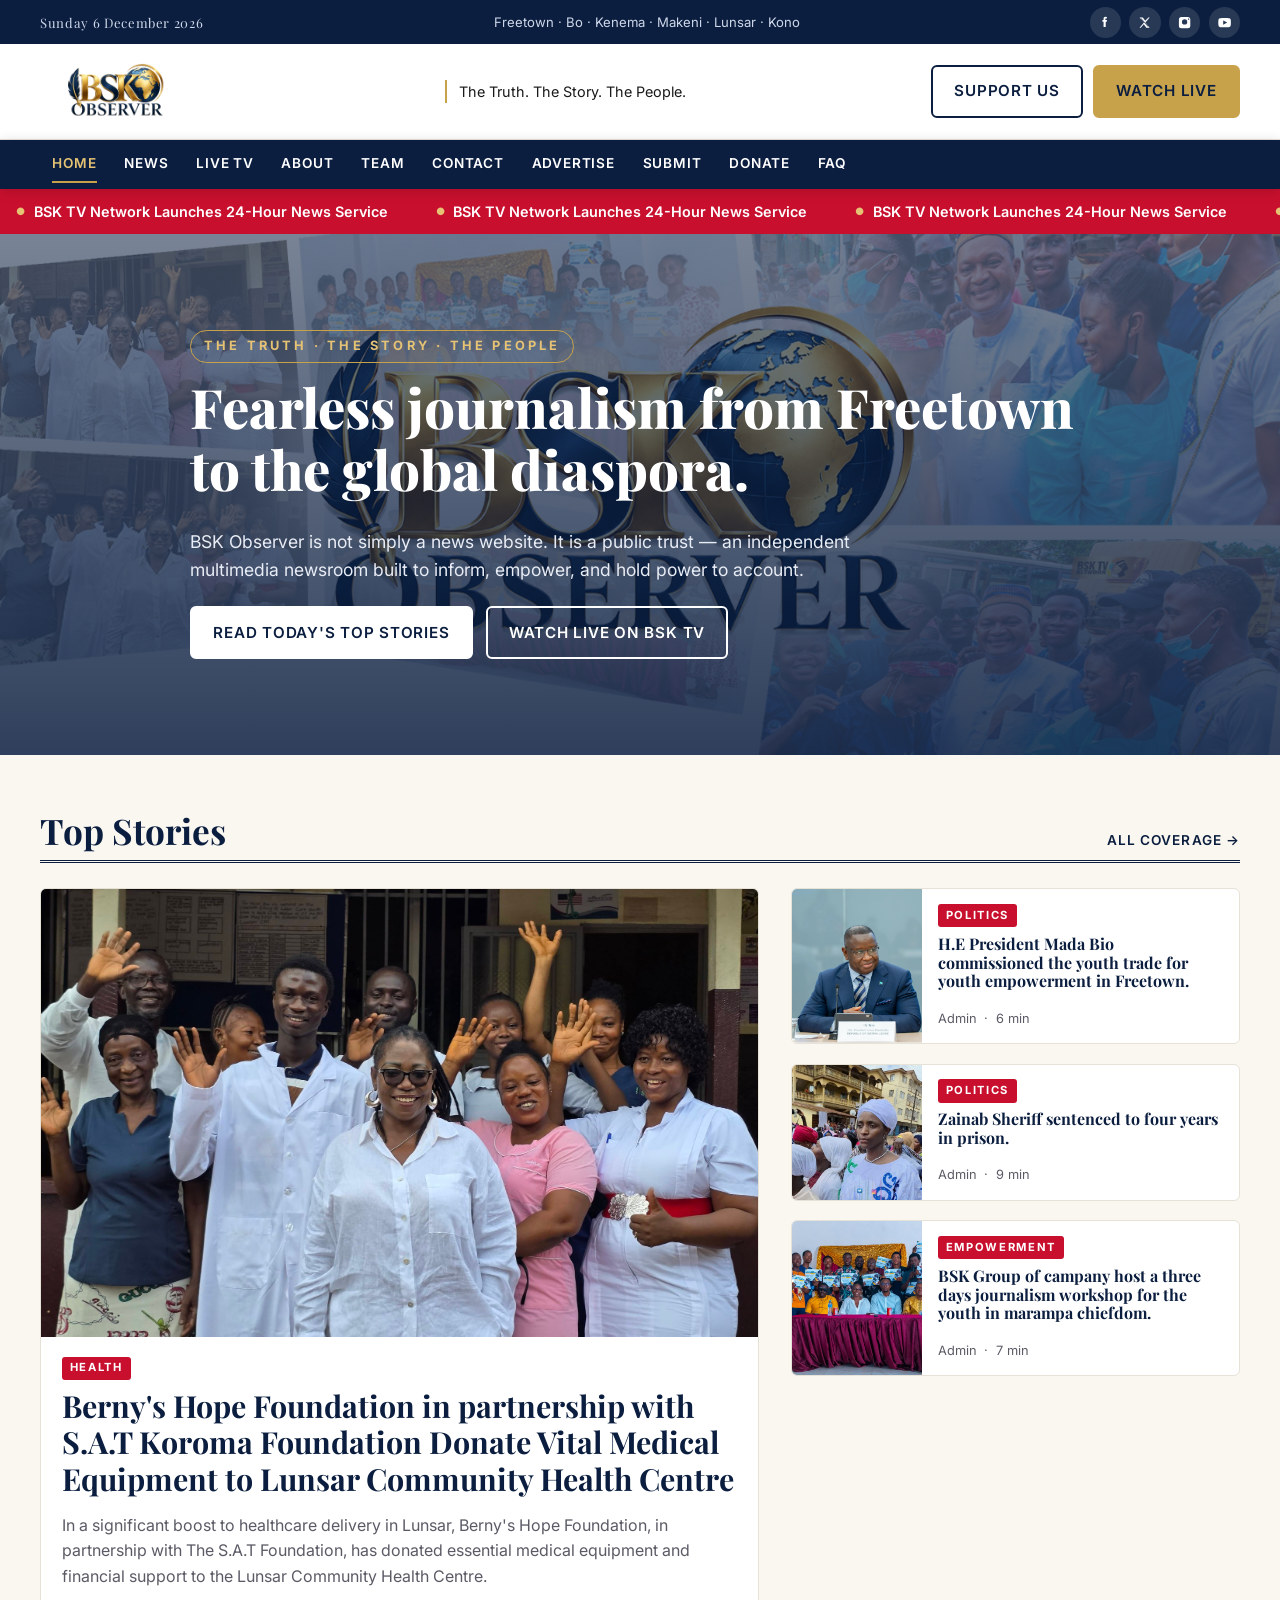
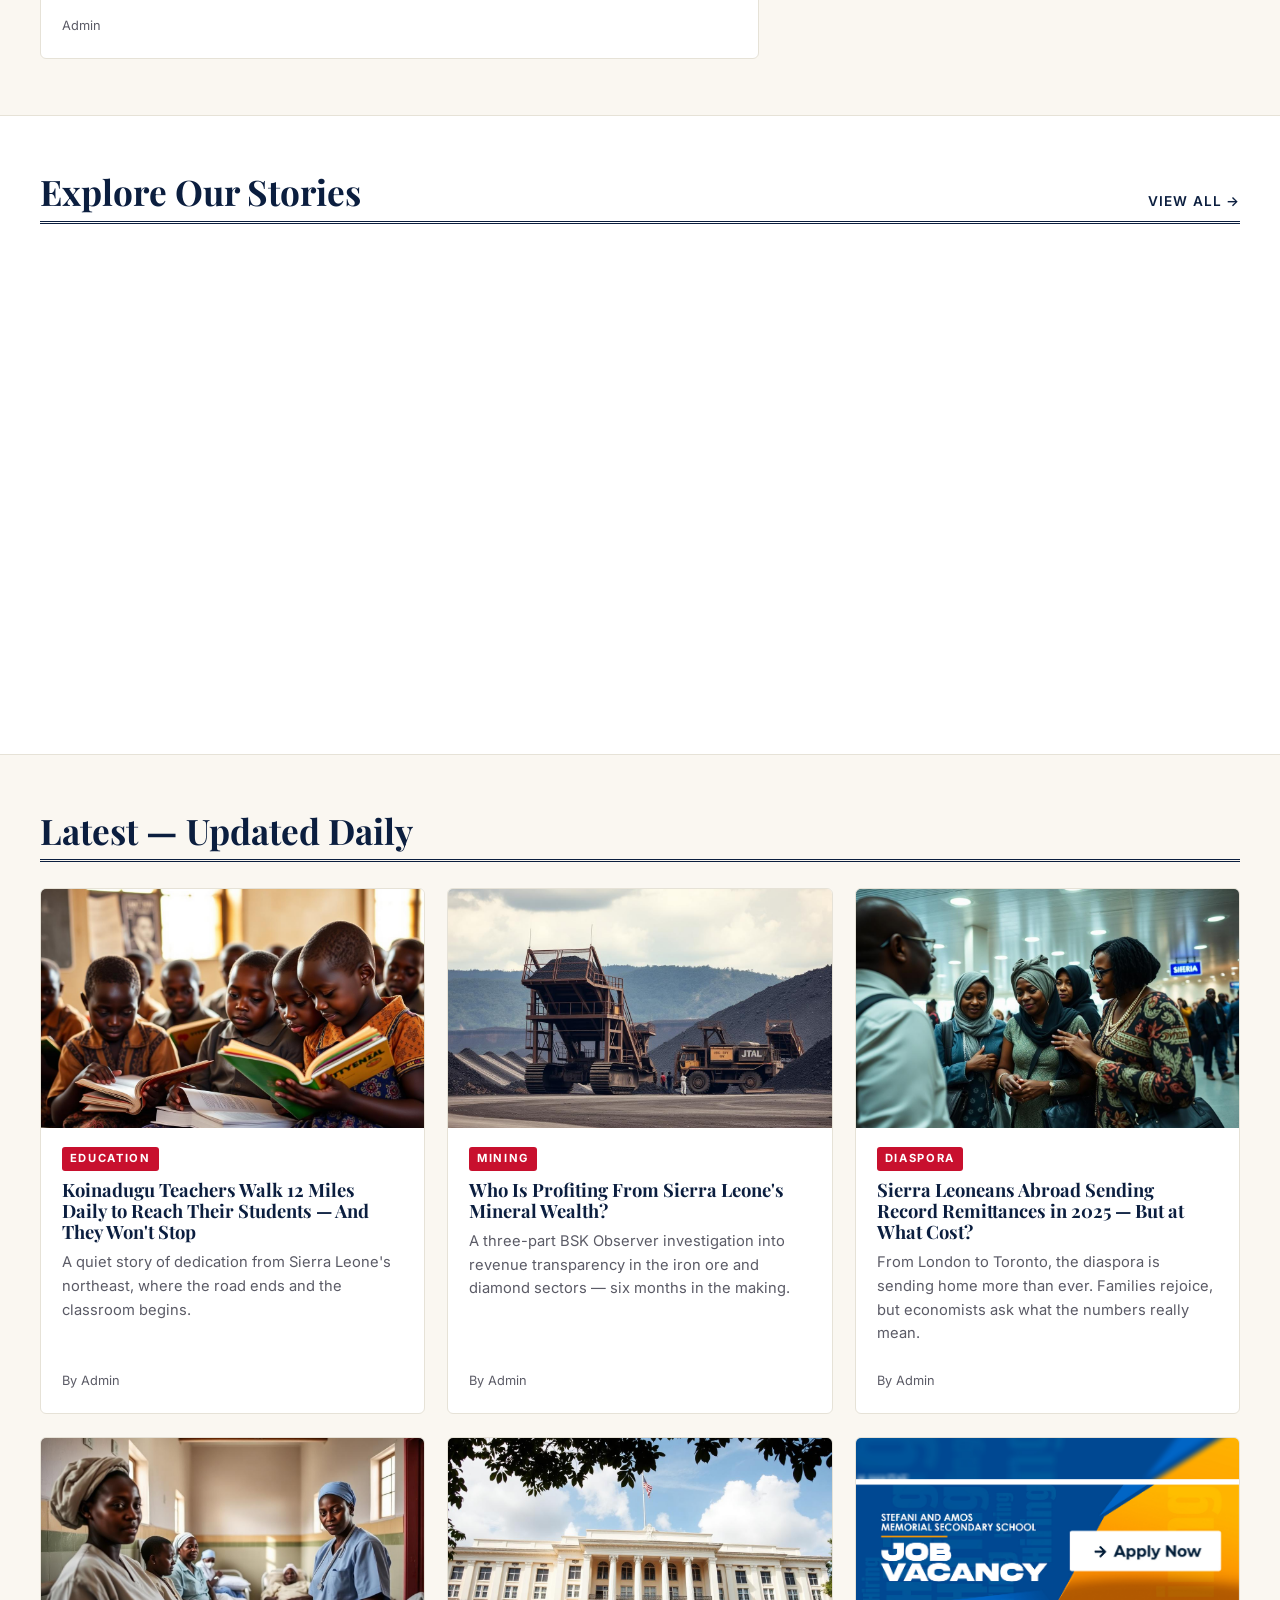
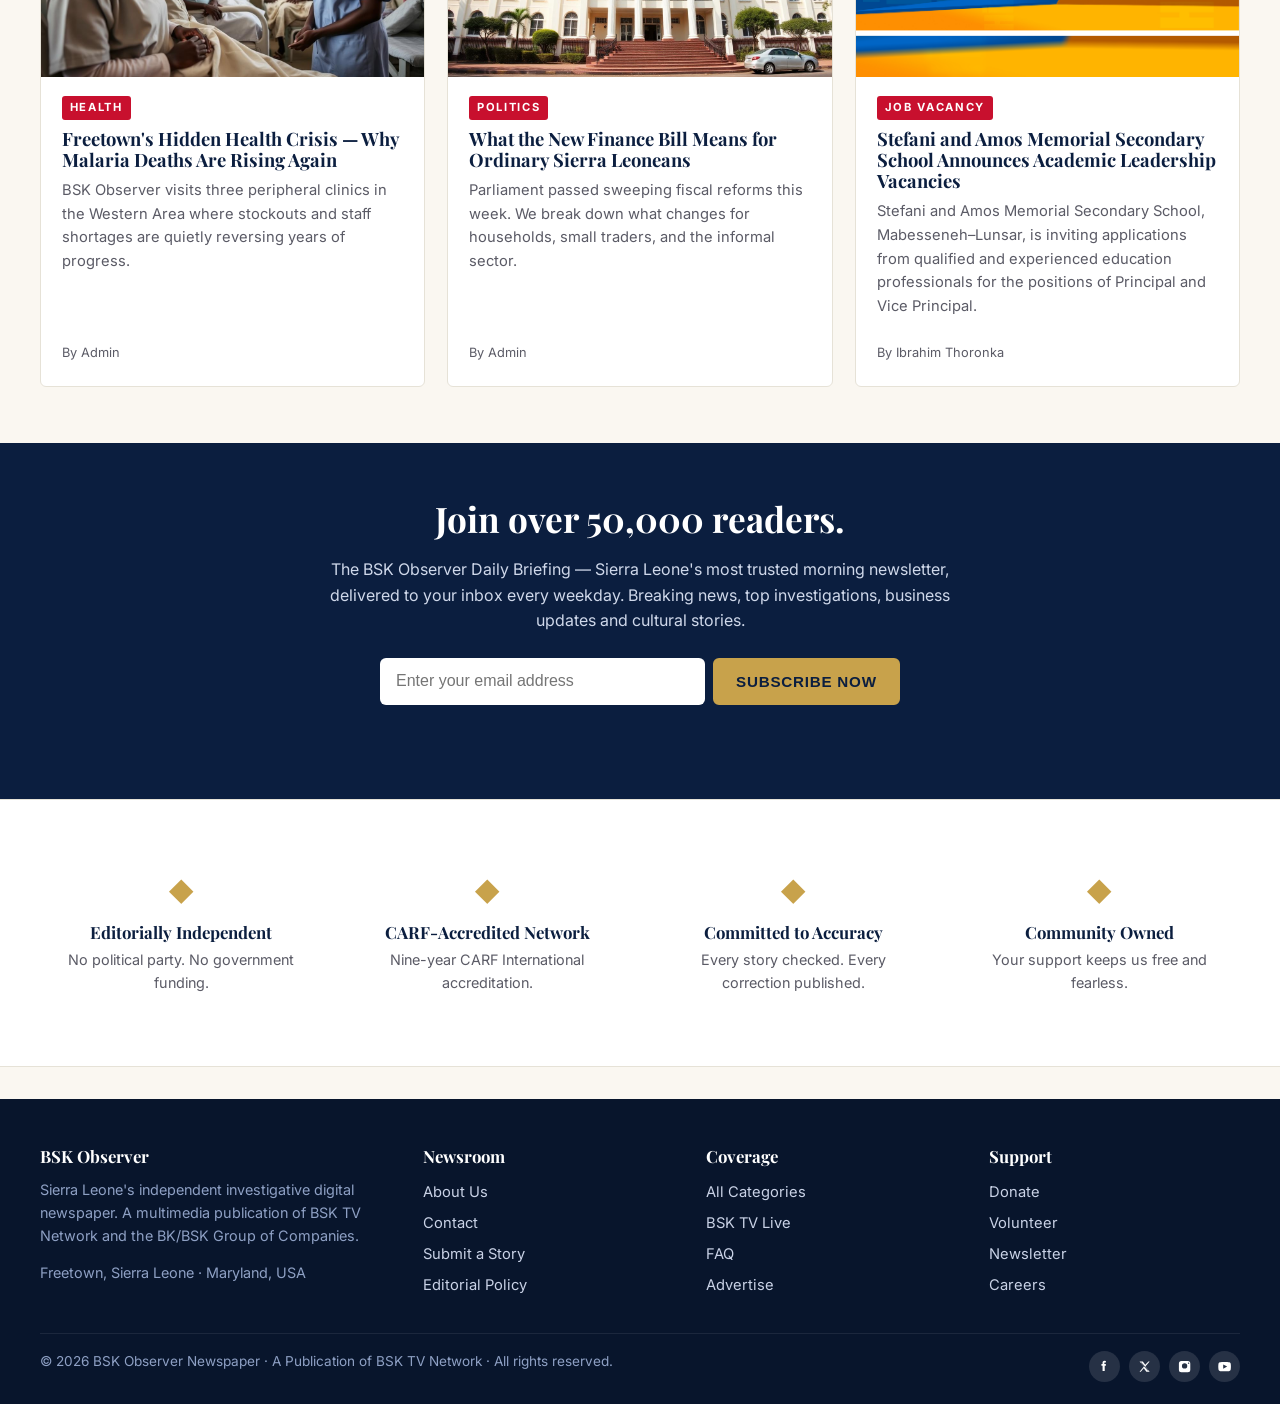
==== commit e5607569: "Update index.html" ====
--- a/index.html
+++ b/index.html
@@ -116,6 +116,10 @@
   </div>
 </section>
 
+<script src="https://cdn.jsdelivr.net/npm/@supabase/supabase-js@2"></script>
+
+<script src="js/supabase.js"></script>
+  
 <div id="site-footer"></div>
 <script src="js/stories.js"></script>
 <script src="js/layout.js"></script>
--- a/css/styles.css
+++ b/css/styles.css
@@ -272,3 +272,243 @@
 .to-top{position:fixed;right:20px;bottom:20px;width:44px;height:44px;border-radius:50%;background:var(--navy);color:#fff;border:0;display:flex;align-items:center;justify-content:center;font-size:1.3rem;cursor:pointer;opacity:0;pointer-events:none;transition:opacity .25s, transform .25s;z-index:60;box-shadow:var(--shadow)}
 .to-top.show{opacity:1;pointer-events:auto}
 .to-top:hover{background:var(--gold);color:var(--navy);transform:translateY(-3px)}
+
+/* ================================
+   VACANCY POST DESIGN
+================================ */
+
+.vacancy-post {
+  max-width: 900px;
+  margin: 30px auto;
+  background: #ffffff;
+  color: #222;
+  font-family: Arial, sans-serif;
+  border: 1px solid #e5e5e5;
+}
+
+
+/* HEADER */
+
+.vacancy-header {
+  text-align: center;
+  padding: 45px 25px;
+  border-bottom: 5px solid #b5121b;
+}
+
+.vacancy-school {
+  font-size: 24px;
+  font-weight: 800;
+  letter-spacing: 1px;
+}
+
+.vacancy-location {
+  margin-top: 8px;
+  font-size: 15px;
+  color: #666;
+}
+
+.vacancy-badge {
+  display: inline-block;
+  margin-top: 25px;
+  padding: 10px 22px;
+  background: #b5121b;
+  color: #fff;
+  font-weight: bold;
+  letter-spacing: 1px;
+}
+
+
+/* CONTENT SECTIONS */
+
+.vacancy-section {
+  padding: 30px;
+  border-bottom: 1px solid #eeeeee;
+}
+
+.vacancy-section h2 {
+  margin-top: 0;
+  margin-bottom: 20px;
+  font-size: 15px;
+  color: #b5121b;
+  border-left: 5px solid #b5121b;
+  padding-left: 12px;
+}
+
+.vacancy-section p {
+  font-size: 16px;
+  line-height: 1.8;
+}
+
+
+/* POSITIONS */
+
+.vacancy-positions {
+  display: grid;
+  grid-template-columns: repeat(2, 1fr);
+  gap: 20px;
+}
+
+.position-card {
+  padding: 25px;
+  border: 1px solid #ddd;
+  border-radius: 6px;
+  position: relative;
+}
+
+.position-number {
+  display: block;
+  font-size: 14px;
+  font-weight: bold;
+  color: #b5121b;
+}
+
+.position-card h3 {
+  margin: 10px 0;
+  font-size: 20px;
+}
+
+.position-card p {
+  font-size: 14px;
+  line-height: 1.6;
+}
+
+
+/* REQUIREMENTS */
+
+.requirements-list {
+  display: flex;
+  flex-direction: column;
+  gap: 14px;
+}
+
+.requirement-item {
+  padding: 15px;
+  background: #f7f7f7;
+  border-left: 4px solid #b5121b;
+  line-height: 1.6;
+}
+
+.requirement-item span {
+  font-weight: bold;
+  margin-right: 10px;
+  color: #b5121b;
+}
+
+
+/* INFO CARD */
+
+.vacancy-info-card {
+  padding: 20px;
+  background: #f7f7f7;
+  border-radius: 6px;
+}
+
+
+/* APPLICATION */
+
+.application-section {
+  background: #fafafa;
+}
+
+.application-list {
+  padding-left: 25px;
+}
+
+.application-list li {
+  margin-bottom: 15px;
+  line-height: 1.6;
+}
+
+
+/* DEADLINE */
+
+.deadline-box {
+  margin: 30px;
+  padding: 25px;
+  text-align: center;
+  background: #b5121b;
+  color: white;
+}
+
+.deadline-box span {
+  display: block;
+  font-size: 13px;
+  letter-spacing: 2px;
+  margin-bottom: 10px;
+}
+
+.deadline-box strong {
+  font-size: 24px;
+}
+
+
+/* CONTACT */
+
+.contact-section {
+  text-align: center;
+  padding: 35px 25px;
+}
+
+.contact-section h2 {
+  color: #b5121b;
+}
+
+.contact-section p {
+  margin: 7px 0;
+}
+
+.contact-section hr {
+  max-width: 300px;
+  margin: 25px auto;
+  border: none;
+  border-top: 1px solid #ddd;
+}
+
+
+/* PDF BUTTON */
+
+.vacancy-download {
+  padding: 30px;
+  text-align: center;
+}
+
+.vacancy-pdf-btn {
+  display: inline-block;
+  padding: 15px 25px;
+  background: #222;
+  color: #fff;
+  text-decoration: none;
+  border-radius: 5px;
+  font-weight: bold;
+}
+
+.vacancy-pdf-btn:hover {
+  background: #b5121b;
+}
+
+
+/* MOBILE RESPONSIVE */
+
+@media (max-width: 650px) {
+
+  .vacancy-school {
+    font-size: 18px;
+  }
+
+  .vacancy-section {
+    padding: 20px;
+  }
+
+  .vacancy-positions {
+    grid-template-columns: 1fr;
+  }
+
+  .deadline-box {
+    margin: 20px;
+  }
+
+  .deadline-box strong {
+    font-size: 19px;
+  }
+
+}
